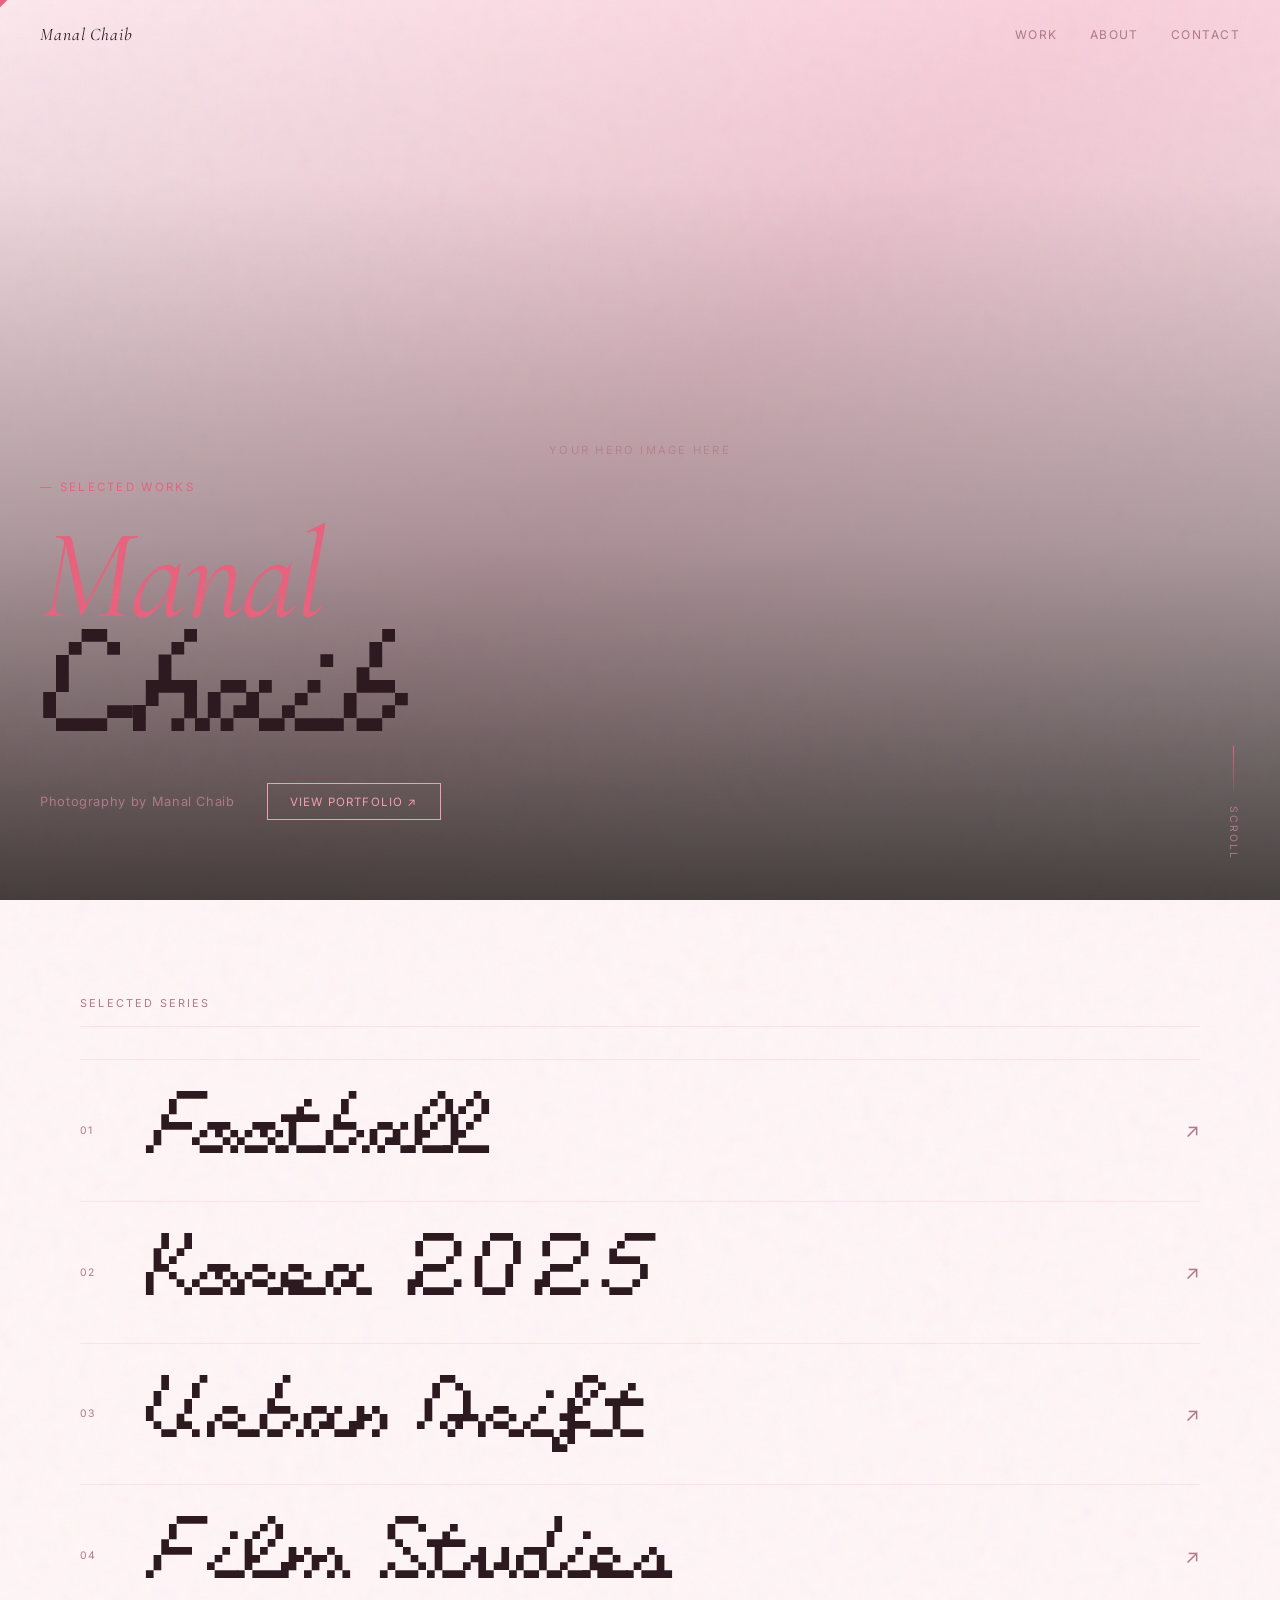
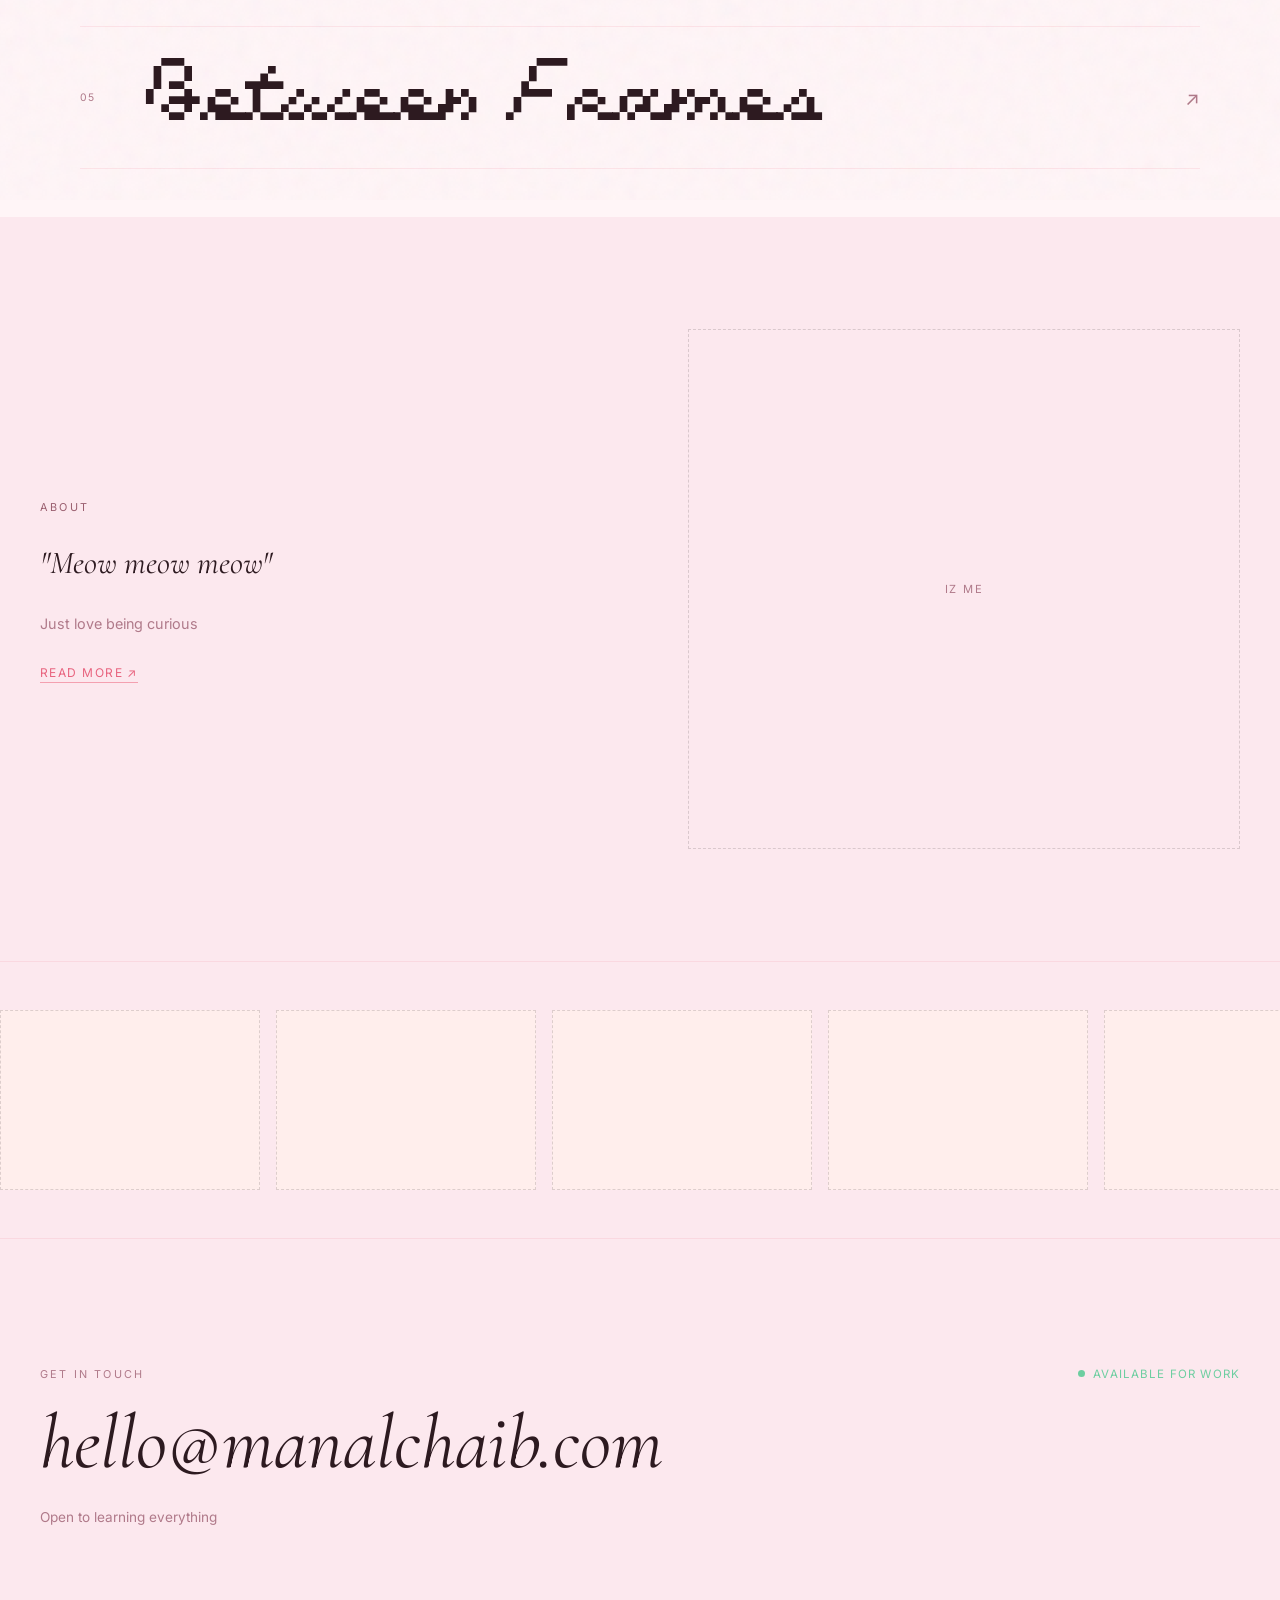
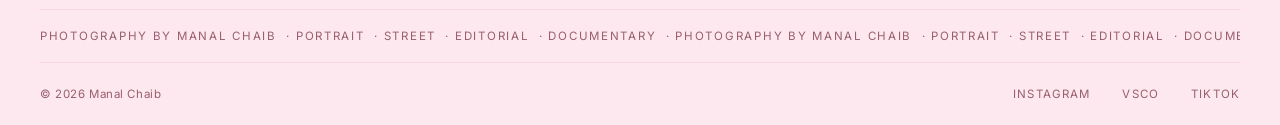
==== index.html @ c7a4cbda "Update index.html" ====
<!DOCTYPE html>
<html lang="en">

<head>
  <meta charset="UTF-8" />
  <meta name="viewport" content="width=device-width, initial-scale=1.0" />
  <title>Manal Chaib — Photography</title>
  <meta name="description"
    content="" />
  <link rel="preconnect" href="https://fonts.googleapis.com" />
  <link rel="preconnect" href="https://fonts.gstatic.com" crossorigin />
  <link
    href="https://fonts.googleapis.com/css2?family=Cormorant+Garamond:ital,wght@0,300;0,400;0,600;1,300;1,400&family=Inter:wght@300;400;500&family=DM+Serif+Display:ital@0;1&display=swap"
    rel="stylesheet" />
  <link rel="stylesheet" href="styles.css" />
</head>

<body>

  <!-- Film grain overlay -->
  <div class="grain" aria-hidden="true"></div>

  <!-- Custom cursor (heart) -->
  <div class="cursor" id="cursor" aria-hidden="true">♥</div>
  <div class="cursor-dot" id="cursor-dot" aria-hidden="true">♥</div>

  <!-- Preloader -->
  <div class="preloader" id="preloader">
    <span class="preloader-text">M C</span>
  </div>

  <!-- ==================== NAVIGATION ==================== -->
  <nav class="nav" id="nav">
    <div class="nav-left">
      <a href="index.html" class="nav-logo">Manal Chaib</a>
    </div>
    <div class="nav-right">
      <a href="gallery.html" class="nav-link">Work</a>
      <a href="about.html" class="nav-link">About</a>
      <a href="#contact" class="nav-link">Contact</a>
    </div>
  </nav>

  <!-- ==================== HERO ==================== -->
  <section class="hero" id="hero">
    <div class="hero-bg">
      <div class="hero-placeholder">
        <span class="hero-placeholder-text">Your hero image here</span>
      </div>
    </div>
    <div class="hero-overlay"></div>
    <div class="hero-content">
      <p class="hero-eyebrow reveal">— Selected Works</p>
      <h1 class="hero-title reveal">
        <em>Manal</em><br />Chaib
      </h1>
      <div class="hero-meta reveal">
        <span>Photography by Manal Chaib</span>
        <a href="gallery.html" class="hero-cta">View Portfolio ↗</a>
      </div>
    </div>
    <div class="scroll-indicator reveal">
      <span class="scroll-line"></span>
      <span class="scroll-label">Scroll</span>
    </div>
  </section>

  <!-- ==================== PROJECT LIST (bpowell style) ==================== -->
  <section class="projects" id="work">
    <div class="projects-header">
      <span class="section-label">Selected Series</span>
    </div>
    <ul class="projects-list">
      <li class="project-item reveal-item">
        <a href="gallery.html" class="project-link">
          <span class="project-num">01</span>
          <span class="project-title">Football</span>
          <span class="project-meta">2025</span>
          <span class="project-arrow">↗</span>
        </a>
        <div class="project-preview">
          <div class="project-preview-img img-placeholder"></div>
        </div>
      </li>
      <li class="project-item reveal-item">
        <a href="gallery.html" class="project-link">
          <span class="project-num">02</span>
          <span class="project-title">Korea 2025</span>
          <span class="project-meta">2025</span>
          <span class="project-arrow">↗</span>
        </a>
        <div class="project-preview">
          <div class="project-preview-img img-placeholder"></div>
        </div>
      </li>
      <li class="project-item reveal-item">
        <a href="gallery.html" class="project-link">
          <span class="project-num">03</span>
          <span class="project-title">Urban Drift</span>
          <span class="project-meta">Street · 2024</span>
          <span class="project-arrow">↗</span>
        </a>
        <div class="project-preview">
          <div class="project-preview-img img-placeholder"></div>
        </div>
      </li>
      <li class="project-item reveal-item">
        <a href="gallery.html" class="project-link">
          <span class="project-num">04</span>
          <span class="project-title">Film Studies</span>
          <span class="project-meta">Editorial · 2024</span>
          <span class="project-arrow">↗</span>
        </a>
        <div class="project-preview">
          <div class="project-preview-img img-placeholder"></div>
        </div>
      </li>
      <li class="project-item reveal-item">
        <a href="gallery.html" class="project-link">
          <span class="project-num">05</span>
          <span class="project-title">Between Frames</span>
          <span class="project-meta">Documentary · 2024</span>
          <span class="project-arrow">↗</span>
        </a>
        <div class="project-preview">
          <div class="project-preview-img img-placeholder"></div>
        </div>
      </li>
    </ul>
  </section>

  <!-- ==================== ABOUT TEASER ==================== -->
  <section class="about-teaser" id="about-teaser">
    <div class="about-teaser-inner">
      <div class="about-teaser-text">
        <span class="section-label reveal">About</span>
        <blockquote class="about-quote reveal">
          "Meow meow meow"
        </blockquote>
        <p class="about-body reveal">
          Just love being curious
        </p>
        <a href="about.html" class="text-link reveal">Read more ↗</a>
      </div>
      <div class="about-teaser-image reveal">
        <div class="img-placeholder img-tall">
          <span>iz me</span>
        </div>
      </div>
    </div>
  </section>

  <!-- ==================== FILMSTRIP ==================== -->
  <section class="filmstrip-section">
    <div class="filmstrip-track" id="filmstrip">
      <div class="film-frame img-placeholder"><span>01</span></div>
      <div class="film-frame img-placeholder"><span>02</span></div>
      <div class="film-frame img-placeholder"><span>03</span></div>
      <div class="film-frame img-placeholder"><span>04</span></div>
      <div class="film-frame img-placeholder"><span>05</span></div>
      <div class="film-frame img-placeholder"><span>06</span></div>
      <div class="film-frame img-placeholder"><span>07</span></div>
      <div class="film-frame img-placeholder"><span>08</span></div>
      <!-- Duplicated for infinite scroll -->
      <div class="film-frame img-placeholder"><span>01</span></div>
      <div class="film-frame img-placeholder"><span>02</span></div>
      <div class="film-frame img-placeholder"><span>03</span></div>
      <div class="film-frame img-placeholder"><span>04</span></div>
    </div>
  </section>

  <!-- ==================== CONTACT ==================== -->
  <section class="contact" id="contact">
    <div class="contact-inner">
      <div class="contact-top">
        <span class="section-label reveal">Get in touch</span>
        <div class="available-badge reveal">
          <span class="dot"></span> Available for work
        </div>
      </div>
      <a href="mailto:hello@manalchaib.com" class="contact-email reveal">
        hello@manalchaib.com
      </a>
      <p class="contact-sub reveal">
        Open to learning everything
      </p>
    </div>

    <!-- Footer (animated marquee + links) -->
    <footer class="footer">
      <div class="footer-marquee">
        <div class="marquee-track" aria-hidden="true">
          <span>Photography by Manal Chaib &nbsp;·&nbsp; </span>
          <span>Portrait &nbsp;·&nbsp; </span>
          <span>Street &nbsp;·&nbsp; </span>
          <span>Editorial &nbsp;·&nbsp; </span>
          <span>Documentary &nbsp;·&nbsp; </span>
          <span>Photography by Manal Chaib &nbsp;·&nbsp; </span>
          <span>Portrait &nbsp;·&nbsp; </span>
          <span>Street &nbsp;·&nbsp; </span>
          <span>Editorial &nbsp;·&nbsp; </span>
          <span>Documentary &nbsp;·&nbsp; </span>
        </div>
      </div>
      <div class="footer-bottom">
        <span class="footer-copy">© 2026 Manal Chaib</span>
        <div class="footer-links">
          <a href="https://instagram.com" target="_blank" rel="noopener" class="footer-link">Instagram</a>
          <a href="https://vsco.co" target="_blank" rel="noopener" class="footer-link">VSCO</a>
          <a href="https://tiktok.com" target="_blank" rel="noopener" class="footer-link">TikTok</a>
        </div>
      </div>
    </footer>
  </section>

  <script src="script.js"></script>
</body>

</html>
---- styles.css ----
@import url('https://fonts.googleapis.com/css2?family=Cormorant+Garamond:ital,wght@0,300;0,400;0,600;1,300;1,400&family=Inter:wght@300;400;500&display=swap');

/* ============================================================
   DESIGN SYSTEM — Manal Chaib Photography
   Beige / Stone aesthetic · Film grain · Phosphene type
   ============================================================ */

/*
  ── Phosphene Font ──────────────────────────────────────────
  Download Phosphene (e.g. from uncut.wtf or dafont.com) and
  place the .woff2 / .woff files in a /fonts/ folder.
  Rename the file to phosphene.woff2 (and phosphene.woff).
  Until then, Cormorant Garamond is used as a fallback.
*/
@font-face {
  font-family: 'Phosphene';
  src: url('fonts/phosphene.woff2') format('woff2'),
    url('fonts/phosphene.woff') format('woff'),
    url('fonts/phosphene.ttf') format('truetype');
  font-weight: normal;
  font-style: normal;
  font-display: swap;
}

@font-face {
  font-family: 'Phosphene';
  src: url('fonts/phosphene-italic.woff2') format('woff2'),
    url('fonts/phosphene-italic.woff') format('woff'),
    url('fonts/phosphene-italic.ttf') format('truetype');
  font-weight: normal;
  font-style: italic;
  font-display: swap;
}

:root {
  /* ── Baby Pink / White palette ── */
  --bg: #fff5f7;
  /* softest blush white */
  --surface: #fce8ee;
  /* baby pink surface */
  --surface-light: #ffffff;
  /* pure white */
  --surface-dark: #f2c4d0;
  /* deeper rose pink */

  --text: #2d1a20;
  /* deep rose-black */
  --text-muted: #b07a8a;
  /* muted dusty rose */
  --text-on-dark: #2d1a20;
  /* dark text on pink sections */
  --text-muted-dark: #9a5f6f;
  /* deeper muted on rose */

  --accent: #e8637e;
  /* warm rose pink */
  --accent-light: #f4a0b0;
  /* light blush */
  --accent-dark: #c0415a;
  /* deep rose */

  --border: rgba(232, 99, 126, 0.12);
  --border-dark: rgba(232, 99, 126, 0.2);

  --font-display: 'Phosphene', 'Cormorant Garamond', 'Georgia', serif;
  --font-serif: 'Cormorant Garamond', 'Georgia', serif;
  --font-sans: 'Inter', -apple-system, sans-serif;

  --ease: cubic-bezier(0.25, 0.46, 0.45, 0.94);
  --ease-out: cubic-bezier(0.16, 1, 0.3, 1);
}

/* ==================== RESET ==================== */
*,
*::before,
*::after {
  box-sizing: border-box;
  margin: 0;
  padding: 0;
}

html {
  scroll-behavior: smooth;
  font-size: 16px;
}

body {
  background: var(--bg);
  color: var(--text);
  font-family: var(--font-sans);
  overflow-x: hidden;
  cursor: none;
}

a {
  color: inherit;
  text-decoration: none;
}

img {
  display: block;
  width: 100%;
  object-fit: cover;
}

ul {
  list-style: none;
}


/* ==================== FILM GRAIN ==================== */
.grain {
  position: fixed;
  inset: -200%;
  width: 400%;
  height: 400%;
  opacity: 0.045;
  background-image: url("data:image/svg+xml,%3Csvg viewBox='0 0 256 256' xmlns='http://www.w3.org/2000/svg'%3E%3Cfilter id='noise'%3E%3CfeTurbulence type='fractalNoise' baseFrequency='0.9' numOctaves='4' stitchTiles='stitch'/%3E%3C/filter%3E%3Crect width='100%25' height='100%25' filter='url(%23noise)'/%3E%3C/svg%3E");
  pointer-events: none;
  z-index: 9999;
  mix-blend-mode: multiply;
  animation: grain-shift 0.5s steps(2) infinite;
}

@keyframes grain-shift {
  0% {
    transform: translate(0, 0);
  }

  25% {
    transform: translate(-2%, -3%);
  }

  50% {
    transform: translate(3%, 1%);
  }

  75% {
    transform: translate(-1%, 4%);
  }

  100% {
    transform: translate(2%, -2%);
  }
}

/* ==================== CUSTOM CURSOR — HEART ==================== */
.cursor {
  position: fixed;
  width: 28px;
  height: 28px;
  pointer-events: none;
  z-index: 9998;
  transform: translate(-50%, -55%);
  display: flex;
  align-items: center;
  justify-content: center;
  font-size: 22px;
  line-height: 1;
  color: var(--accent);
  transition: font-size 0.25s var(--ease), color 0.25s;
  user-select: none;
}

.cursor.hovering {
  font-size: 36px;
  color: var(--accent-dark);
}

/* trailing mini heart */
.cursor-dot {
  position: fixed;
  pointer-events: none;
  z-index: 9997;
  transform: translate(-50%, -55%);
  font-size: 10px;
  color: var(--accent-light);
  line-height: 1;
  user-select: none;
}

/* ==================== PRELOADER ==================== */
.preloader {
  position: fixed;
  inset: 0;
  background: var(--surface-light);
  z-index: 10000;
  display: flex;
  align-items: center;
  justify-content: center;
  transition: opacity 0.8s var(--ease-out);
}

.preloader.hidden {
  opacity: 0;
  pointer-events: none;
}

.preloader-text {
  font-family: var(--font-display);
  font-size: clamp(2.5rem, 8vw, 6rem);
  letter-spacing: 0.5em;
  color: var(--text);
  animation: preloader-breathe 1.2s ease-in-out;
}

@keyframes preloader-breathe {
  0% {
    opacity: 0;
    letter-spacing: 0.8em;
  }

  100% {
    opacity: 1;
    letter-spacing: 0.5em;
  }
}

/* ==================== NAVIGATION ==================== */
.nav {
  position: fixed;
  top: 0;
  left: 0;
  right: 0;
  z-index: 100;
  display: flex;
  align-items: center;
  justify-content: space-between;
  padding: 1.5rem 2.5rem;
  transition: background 0.4s, padding 0.4s;
}

.nav.scrolled {
  background: rgba(255, 245, 247, 0.92);
  backdrop-filter: blur(16px);
  -webkit-backdrop-filter: blur(16px);
  padding: 1rem 2.5rem;
  border-bottom: 1px solid var(--border);
}

.nav-logo {
  font-family: var(--font-display);
  font-size: 1.1rem;
  letter-spacing: 0.05em;
  color: var(--text);
  font-style: italic;
}

.nav.on-dark .nav-logo,
.nav.on-dark .nav-link {
  color: var(--text-on-dark);
}

.nav.on-dark.scrolled {
  background: rgba(42, 37, 32, 0.92);
  border-color: var(--border-dark);
}

.nav-right {
  display: flex;
  gap: 2rem;
  align-items: center;
}

.nav-link {
  font-family: var(--font-sans);
  font-size: 0.75rem;
  font-weight: 400;
  letter-spacing: 0.12em;
  text-transform: uppercase;
  color: var(--text-muted);
  transition: color 0.2s;
  position: relative;
}

.nav.on-dark .nav-link {
  color: var(--text-muted-dark);
}

.nav-link::after {
  content: '';
  position: absolute;
  bottom: -2px;
  left: 0;
  width: 0;
  height: 1px;
  background: var(--accent);
  transition: width 0.3s var(--ease);
}

.nav-link:hover {
  color: var(--text);
}

.nav-link:hover::after {
  width: 100%;
}

/* ==================== PLACEHOLDERS ==================== */
.img-placeholder {
  background: var(--surface);
  display: flex;
  align-items: center;
  justify-content: center;
  color: var(--text-muted);
  font-size: 0.7rem;
  letter-spacing: 0.15em;
  text-transform: uppercase;
  font-family: var(--font-sans);
  border: 1px dashed rgba(30, 27, 24, 0.15);
}

/* ==================== HERO ==================== */
.hero {
  position: relative;
  height: 100vh;
  min-height: 600px;
  display: flex;
  align-items: flex-end;
  overflow: hidden;
}

.hero-bg {
  position: absolute;
  inset: 0;
}

.hero-placeholder {
  width: 100%;
  height: 100%;
  background: linear-gradient(135deg, #fce8ee 0%, #f9d0dc 50%, #fce8ee 100%);
  display: flex;
  align-items: center;
  justify-content: center;
}

.hero-placeholder-text {
  font-size: 0.7rem;
  letter-spacing: 0.2em;
  text-transform: uppercase;
  color: rgba(232, 99, 126, 0.35);
  font-family: var(--font-sans);
}

.hero-overlay {
  position: absolute;
  inset: 0;
  background: linear-gradient(to top,
      rgba(30, 27, 24, 0.82) 0%,
      rgba(30, 27, 24, 0.35) 40%,
      rgba(30, 27, 24, 0.05) 80%,
      transparent 100%);
}

.hero-content {
  position: relative;
  z-index: 2;
  padding: 0 2.5rem 5rem;
  max-width: 1200px;
  width: 100%;
}

.hero-eyebrow {
  font-family: var(--font-sans);
  font-size: 0.72rem;
  letter-spacing: 0.2em;
  text-transform: uppercase;
  color: var(--accent);
  margin-bottom: 1.5rem;
}

.hero-title {
  font-family: var(--font-display);
  font-size: clamp(3.5rem, 10vw, 9rem);
  font-weight: 400;
  line-height: 0.9;
  letter-spacing: -0.02em;
  color: var(--text);
  margin-bottom: 2rem;
}

.hero-title em {
  font-style: italic;
  color: var(--accent);
}

.hero-meta {
  display: flex;
  align-items: center;
  gap: 2rem;
  font-size: 0.8rem;
  color: var(--text-muted);
  font-family: var(--font-sans);
  letter-spacing: 0.05em;
}

.hero-cta {
  display: inline-flex;
  align-items: center;
  padding: 0.65rem 1.4rem;
  border: 1px solid var(--accent-light);
  color: var(--accent-light);
  font-size: 0.72rem;
  letter-spacing: 0.1em;
  text-transform: uppercase;
  transition: background 0.25s, color 0.25s;
}

.hero-cta:hover {
  background: var(--accent-light);
  color: var(--surface-dark);
}

/* On light sections (about page, gallery page) */
.light-hero .hero-cta {
  border-color: var(--accent);
  color: var(--accent);
}

.light-hero .hero-cta:hover {
  background: var(--accent);
  color: #fff;
}

.scroll-indicator {
  position: absolute;
  bottom: 2.5rem;
  right: 2.5rem;
  display: flex;
  flex-direction: column;
  align-items: center;
  gap: 0.6rem;
  z-index: 2;
}

.scroll-line {
  width: 1px;
  height: 50px;
  background: linear-gradient(to bottom, var(--accent), transparent);
  animation: scroll-pulse 2s ease-in-out infinite;
}

@keyframes scroll-pulse {

  0%,
  100% {
    opacity: 1;
    transform: scaleY(1);
    transform-origin: top;
  }

  50% {
    opacity: 0.4;
    transform: scaleY(0.6);
    transform-origin: top;
  }
}

.scroll-label {
  font-size: 0.65rem;
  letter-spacing: 0.2em;
  text-transform: uppercase;
  color: var(--text-muted);
  writing-mode: vertical-rl;
}

/* ==================== PROJECT LIST (bpowell inspired) ==================== */
.projects {
  padding: 6rem 2.5rem 3rem;
  max-width: 1200px;
  margin: 0 auto;
  background: var(--bg);
}

.projects-header {
  display: flex;
  align-items: center;
  justify-content: space-between;
  margin-bottom: 2rem;
  padding-bottom: 1rem;
  border-bottom: 1px solid var(--border);
}

.section-label {
  font-family: var(--font-sans);
  font-size: 0.68rem;
  letter-spacing: 0.2em;
  text-transform: uppercase;
  color: var(--text-muted);
}

.projects-list {
  border-bottom: 1px solid var(--border);
}

.project-item {
  position: relative;
  border-top: 1px solid var(--border);
  overflow: hidden;
}

.project-link {
  display: flex;
  align-items: center;
  gap: 2rem;
  padding: 2rem 0;
  width: 100%;
  transition: padding 0.3s var(--ease);
  position: relative;
  z-index: 1;
}

.project-link:hover {
  padding-left: 0.5rem;
}

.project-num {
  font-family: var(--font-sans);
  font-size: 0.65rem;
  color: var(--text-muted);
  letter-spacing: 0.1em;
  min-width: 2rem;
}

.project-title {
  font-family: var(--font-display);
  font-size: clamp(2rem, 6vw, 5rem);
  font-weight: 400;
  letter-spacing: -0.02em;
  line-height: 1;
  flex: 1;
  color: var(--text);
  transition: color 0.2s, letter-spacing 0.3s var(--ease);
}

.project-link:hover .project-title {
  color: var(--accent);
  letter-spacing: 0.01em;
}

.project-meta {
  font-family: var(--font-sans);
  font-size: 0.72rem;
  color: var(--text-muted);
  letter-spacing: 0.08em;
  margin-left: auto;
  opacity: 0;
  transform: translateX(-10px);
  transition: opacity 0.3s, transform 0.3s var(--ease);
}

.project-item:hover .project-meta {
  opacity: 1;
  transform: translateX(0);
}

.project-arrow {
  font-size: 1.2rem;
  color: var(--text-muted);
  transition: transform 0.3s var(--ease), color 0.2s;
}

.project-link:hover .project-arrow {
  transform: translate(4px, -4px);
  color: var(--accent);
}

/* Hover thumbnail preview */
.project-preview {
  position: absolute;
  right: 4rem;
  top: 50%;
  transform: translateY(-50%) scale(0.85);
  width: 140px;
  height: 100px;
  opacity: 0;
  pointer-events: none;
  transition: opacity 0.3s var(--ease), transform 0.35s var(--ease);
  z-index: 0;
  overflow: hidden;
}

.project-preview-img {
  width: 100%;
  height: 100%;
}

.project-item:hover .project-preview {
  opacity: 1;
  transform: translateY(-50%) scale(1);
}

/* ==================== ABOUT TEASER ==================== */
.about-teaser {
  background: var(--surface);
  padding: 7rem 2.5rem;
  color: var(--text);
}

.about-teaser-inner {
  max-width: 1200px;
  margin: 0 auto;
  display: grid;
  grid-template-columns: 1fr 1fr;
  gap: 6rem;
  align-items: center;
}

.about-teaser .section-label {
  color: var(--text-muted-dark);
}

.about-quote {
  font-family: var(--font-display);
  font-size: clamp(1.4rem, 3vw, 2rem);
  font-style: italic;
  line-height: 1.5;
  color: var(--text);
  margin: 1.5rem 0;
  border-left: none;
}

.about-body {
  font-size: 0.9rem;
  line-height: 1.8;
  color: var(--text-muted);
  margin-bottom: 1.5rem;
}

.text-link {
  font-size: 0.75rem;
  letter-spacing: 0.12em;
  text-transform: uppercase;
  color: var(--accent);
  border-bottom: 1px solid var(--accent-light);
  padding-bottom: 2px;
  transition: color 0.2s, border-color 0.2s;
  display: inline-block;
}

.text-link:hover {
  color: var(--accent-dark);
  border-color: var(--accent-dark);
}

/* Light-context text links (about page, gallery page) */
.about-content .text-link,
.about-grid .text-link {
  color: var(--text-muted);
  border-color: var(--border);
}

.about-content .text-link:hover,
.about-grid .text-link:hover {
  color: var(--accent);
  border-color: var(--accent);
}

.about-teaser-image {
  position: relative;
}

.img-tall {
  width: 100%;
  height: 520px;
}

/* ==================== FILMSTRIP ==================== */
.filmstrip-section {
  padding: 3rem 0;
  overflow: hidden;
  background: var(--surface);
  border-top: 1px solid var(--border);
  border-bottom: 1px solid var(--border);
}

.filmstrip-track {
  display: flex;
  gap: 1rem;
  animation: filmstrip-scroll 30s linear infinite;
  width: max-content;
}

.filmstrip-track:hover {
  animation-play-state: paused;
}

@keyframes filmstrip-scroll {
  from {
    transform: translateX(0);
  }

  to {
    transform: translateX(-50%);
  }
}

.film-frame {
  width: 260px;
  height: 180px;
  flex-shrink: 0;
  transition: transform 0.3s var(--ease), filter 0.3s;
  filter: grayscale(20%) sepia(10%);
  cursor: pointer;
}

.film-frame:hover {
  transform: scale(1.05);
  filter: grayscale(0%);
}

.film-frame span {
  display: none;
}

/* ==================== CONTACT ==================== */
.contact {
  background: var(--surface);
  padding: 8rem 2.5rem 0;
  color: var(--text);
}

.contact-inner {
  max-width: 1200px;
  margin: 0 auto;
}

.contact-top {
  display: flex;
  align-items: center;
  justify-content: space-between;
  margin-bottom: 1.5rem;
}

.available-badge {
  display: flex;
  align-items: center;
  gap: 0.5rem;
  font-size: 0.72rem;
  letter-spacing: 0.1em;
  text-transform: uppercase;
  color: #6dcea0;
}

.dot {
  width: 7px;
  height: 7px;
  border-radius: 50%;
  background: #6dcea0;
  animation: pulse-dot 2s ease-in-out infinite;
}

@keyframes pulse-dot {

  0%,
  100% {
    box-shadow: 0 0 0 0 rgba(109, 206, 160, 0.4);
  }

  50% {
    box-shadow: 0 0 0 6px rgba(109, 206, 160, 0);
  }
}

.contact-email {
  display: block;
  font-family: var(--font-display);
  font-size: clamp(2rem, 6vw, 5.5rem);
  font-style: italic;
  line-height: 1;
  color: var(--text-on-dark);
  margin-bottom: 1.5rem;
  transition: color 0.2s;
  word-break: break-all;
}

.contact-email:hover {
  color: var(--accent-light);
}

.contact-sub {
  font-size: 0.85rem;
  color: var(--text-muted);
  line-height: 1.7;
  max-width: 500px;
  margin-bottom: 5rem;
}

/* ==================== FOOTER ==================== */
.footer {
  border-top: 1px solid var(--border);
  background: var(--surface);
}

.footer-marquee {
  overflow: hidden;
  padding: 1.2rem 0;
  border-bottom: 1px solid var(--border);
}

.marquee-track {
  display: flex;
  white-space: nowrap;
  animation: marquee-scroll 20s linear infinite;
  font-size: 0.72rem;
  letter-spacing: 0.15em;
  text-transform: uppercase;
  color: var(--text-muted-dark);
}

@keyframes marquee-scroll {
  from {
    transform: translateX(0);
  }

  to {
    transform: translateX(-50%);
  }
}

.footer-bottom {
  display: flex;
  align-items: center;
  justify-content: space-between;
  padding: 1.5rem 0;
}

.footer-copy {
  font-size: 0.72rem;
  color: var(--text-muted-dark);
  letter-spacing: 0.05em;
}

.footer-links {
  display: flex;
  gap: 2rem;
}

.footer-link {
  font-size: 0.72rem;
  letter-spacing: 0.1em;
  text-transform: uppercase;
  color: var(--text-muted-dark);
  transition: color 0.2s;
}

.footer-link:hover {
  color: var(--accent-light);
}

/* ==================== REVEAL ANIMATIONS ==================== */
.reveal,
.reveal-item {
  opacity: 0;
  transform: translateY(28px);
  transition: opacity 0.85s var(--ease-out), transform 0.85s var(--ease-out);
}

.reveal.visible,
.reveal-item.visible {
  opacity: 1;
  transform: translateY(0);
}

.project-item.reveal-item {
  transition-delay: calc(var(--i, 0) * 80ms);
}

/* ==================== GALLERY PAGE ==================== */
.page-header {
  padding: 8rem 2.5rem 3rem;
  max-width: 1200px;
  margin: 0 auto;
}

.page-title {
  font-family: var(--font-display);
  font-size: clamp(3rem, 8vw, 7rem);
  font-weight: 400;
  font-style: italic;
  letter-spacing: -0.02em;
  line-height: 0.95;
  margin-bottom: 2rem;
  color: var(--text);
}

.filter-bar {
  display: flex;
  gap: 1rem;
  flex-wrap: wrap;
  margin-bottom: 3rem;
}

.filter-btn {
  padding: 0.45rem 1.1rem;
  border: 1px solid var(--border);
  background: none;
  color: var(--text-muted);
  font-family: var(--font-sans);
  font-size: 0.72rem;
  letter-spacing: 0.1em;
  text-transform: uppercase;
  cursor: pointer;
  transition: all 0.2s;
}

.filter-btn:hover,
.filter-btn.active {
  border-color: var(--accent);
  color: var(--accent);
  background: rgba(139, 94, 60, 0.07);
}

.gallery-grid {
  padding: 0 2.5rem 6rem;
  max-width: 1200px;
  margin: 0 auto;
  columns: 3;
  column-gap: 1rem;
  gap: 1rem;
}

.gallery-item {
  break-inside: avoid;
  margin-bottom: 1rem;
  overflow: hidden;
  position: relative;
  cursor: pointer;
}

.gallery-item img,
.gallery-item .img-placeholder {
  width: 100%;
  aspect-ratio: 3/4;
  transition: transform 0.5s var(--ease);
}

.gallery-item:nth-child(3n+2) img,
.gallery-item:nth-child(3n+2) .img-placeholder {
  aspect-ratio: 1;
}

.gallery-item:nth-child(3n+3) img,
.gallery-item:nth-child(3n+3) .img-placeholder {
  aspect-ratio: 4/5;
}

.gallery-item:hover img,
.gallery-item:hover .img-placeholder {
  transform: scale(1.04);
}

.gallery-caption {
  position: absolute;
  inset: 0;
  background: rgba(30, 27, 24, 0.52);
  display: flex;
  flex-direction: column;
  align-items: flex-start;
  justify-content: flex-end;
  padding: 1rem;
  opacity: 0;
  transition: opacity 0.3s;
}

.gallery-item:hover .gallery-caption {
  opacity: 1;
}

.gallery-caption-title {
  font-family: var(--font-serif);
  font-size: 1.1rem;
  font-style: italic;
  color: #fff;
}

.gallery-caption-cat {
  font-size: 0.65rem;
  letter-spacing: 0.15em;
  text-transform: uppercase;
  color: var(--accent);
  margin-top: 0.25rem;
}

/* Lightbox */
.lightbox {
  position: fixed;
  inset: 0;
  background: rgba(20, 17, 14, 0.97);
  z-index: 200;
  display: flex;
  align-items: center;
  justify-content: center;
  opacity: 0;
  pointer-events: none;
  transition: opacity 0.3s;
}

.lightbox.open {
  opacity: 1;
  pointer-events: all;
}

.lightbox-img {
  max-width: 85vw;
  max-height: 85vh;
  object-fit: contain;
}

.lightbox-close {
  position: absolute;
  top: 2rem;
  right: 2.5rem;
  font-size: 1.5rem;
  color: var(--text-muted);
  cursor: pointer;
  background: none;
  border: none;
  transition: color 0.2s;
}

.lightbox-close:hover {
  color: var(--text);
}

/* ==================== ABOUT PAGE ==================== */
.about-hero {
  width: 100%;
  height: 70vh;
  min-height: 400px;
  position: relative;
  overflow: hidden;
}

.about-hero .img-placeholder,
.about-hero img {
  width: 100%;
  height: 100%;
}

.about-hero-overlay {
  position: absolute;
  inset: 0;
  background: linear-gradient(to bottom, transparent 40%, var(--bg) 100%);
}

.about-content {
  background: var(--bg);
}

.about-content {
  max-width: 800px;
  margin: 0 auto;
  padding: 4rem 2.5rem 6rem;
}

.about-name {
  font-family: var(--font-display);
  font-size: clamp(2.5rem, 6vw, 5rem);
  font-style: italic;
  font-weight: 400;
  letter-spacing: -0.02em;
  margin-bottom: 3rem;
  color: var(--text);
}

.about-pull {
  font-family: var(--font-display);
  font-size: clamp(1.2rem, 2.5vw, 1.6rem);
  font-style: italic;
  line-height: 1.6;
  color: var(--text-muted);
  margin-bottom: 2.5rem;
  padding-left: 1.5rem;
  border-left: 2px solid var(--accent);
}

.about-text {
  font-size: 0.95rem;
  line-height: 1.9;
  color: var(--text-muted);
  margin-bottom: 1.5rem;
}

.about-grid {
  display: grid;
  grid-template-columns: 1fr 1fr;
  gap: 2rem;
  margin-top: 4rem;
  padding-top: 3rem;
  border-top: 1px solid var(--border);
}

.about-grid-label {
  font-size: 0.65rem;
  letter-spacing: 0.2em;
  text-transform: uppercase;
  color: var(--text-muted);
  margin-bottom: 1rem;
}

.about-grid-list {
  list-style: none;
  display: flex;
  flex-direction: column;
  gap: 0.5rem;
}

.about-grid-list li {
  font-size: 0.88rem;
  color: var(--text-muted);
  font-family: var(--font-sans);
  line-height: 1.9;
}

/* ==================== RESPONSIVE ==================== */
@media (max-width: 900px) {
  .about-teaser-inner {
    grid-template-columns: 1fr;
    gap: 3rem;
  }

  .gallery-grid {
    columns: 2;
  }

  .about-grid {
    grid-template-columns: 1fr;
  }
}

@media (max-width: 640px) {
  .nav {
    padding: 1.2rem 1.5rem;
  }

  .hero-content {
    padding: 0 1.5rem 4rem;
  }

  .projects {
    padding: 4rem 1.5rem 2rem;
  }

  .project-preview {
    display: none;
  }

  .about-teaser,
  .contact {
    padding-left: 1.5rem;
    padding-right: 1.5rem;
  }

  .gallery-grid {
    columns: 1;
    padding: 0 1.5rem 4rem;
  }

  .cursor,
  .cursor-dot {
    display: none;
  }

  body {
    cursor: auto;
  }

  .footer-bottom {
    flex-direction: column;
    gap: 1rem;
    text-align: center;
  }
}
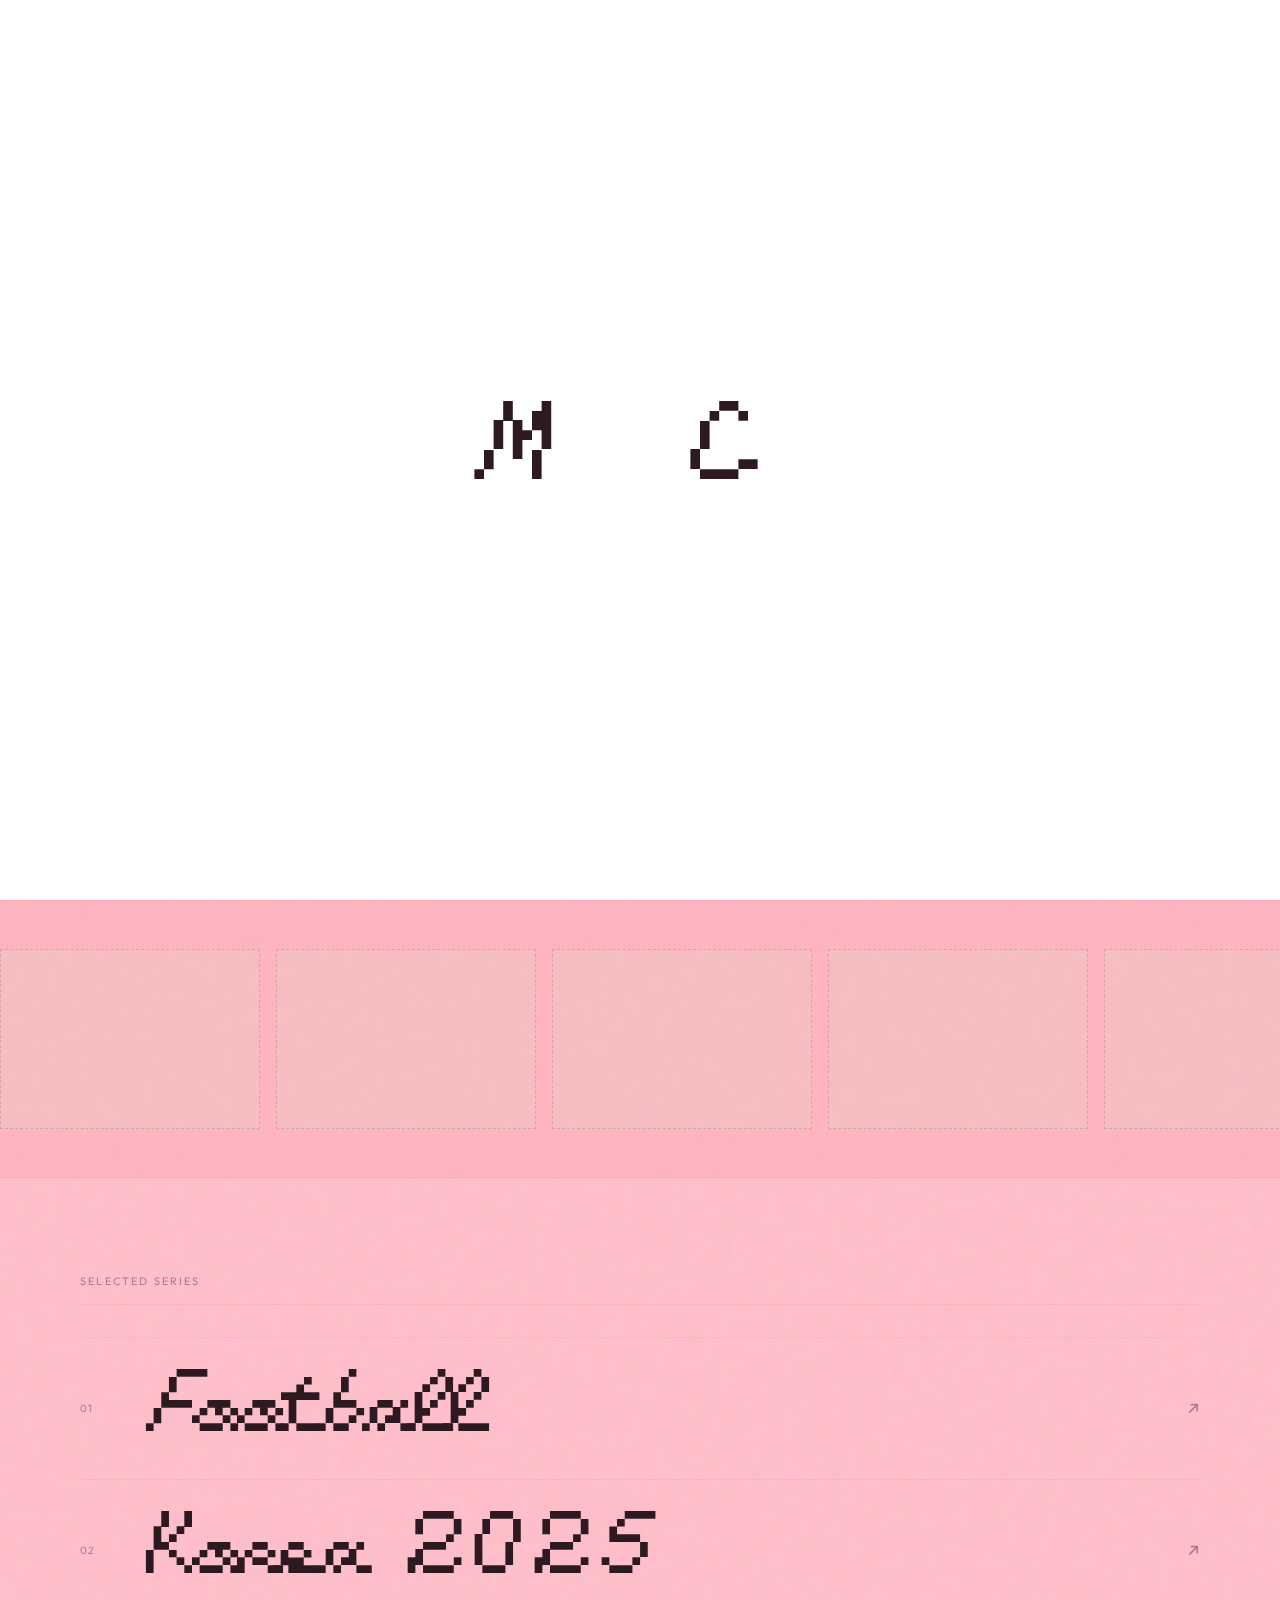
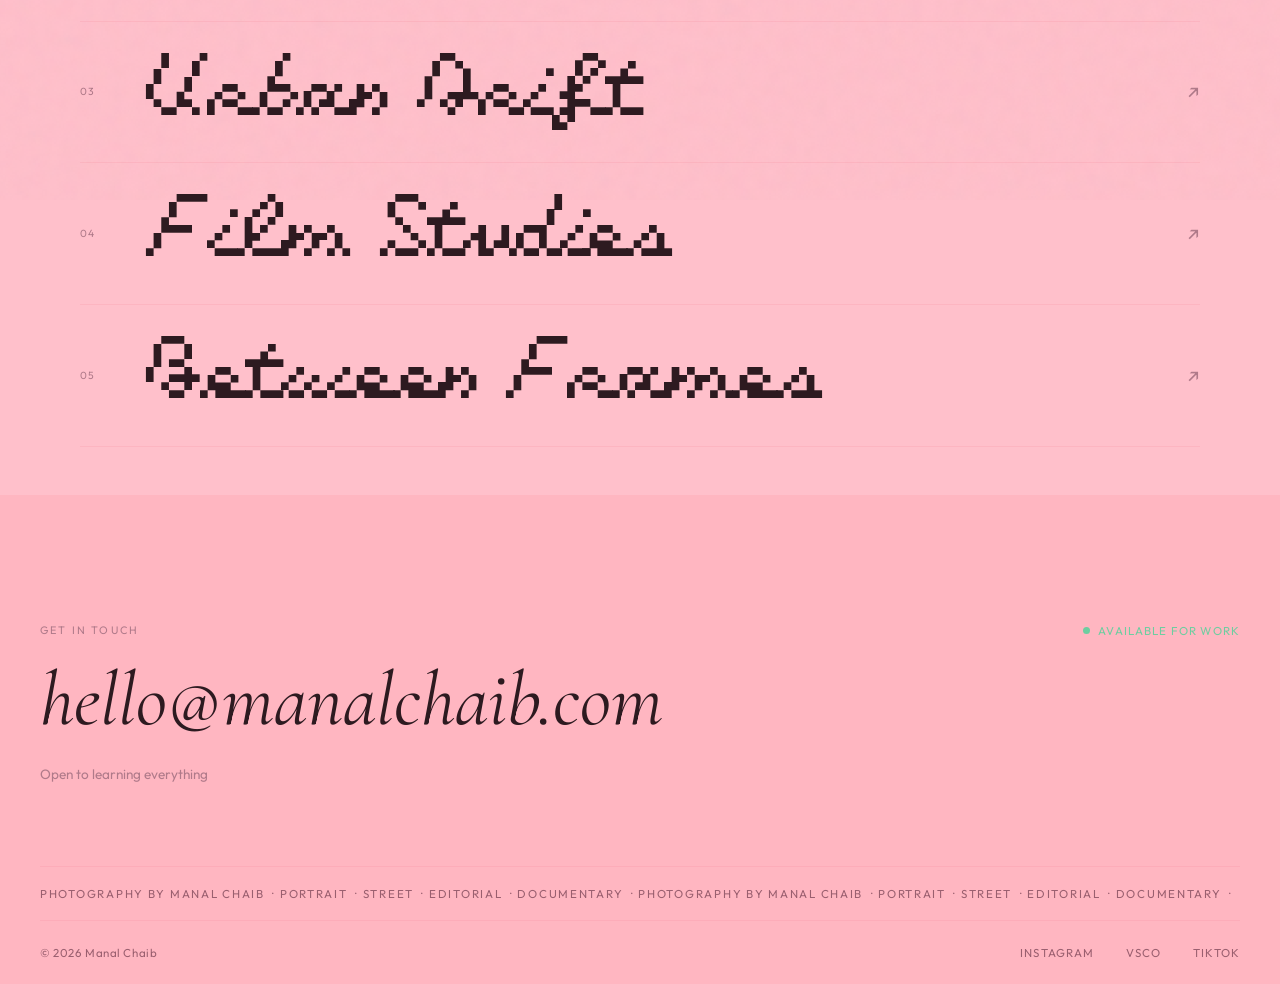
==== commit 0a3b8161: "updated center manal" ====
--- a/index.html
+++ b/index.html
@@ -10,7 +10,7 @@
   <link rel="preconnect" href="https://fonts.googleapis.com" />
   <link rel="preconnect" href="https://fonts.gstatic.com" crossorigin />
   <link
-    href="https://fonts.googleapis.com/css2?family=Cormorant+Garamond:ital,wght@0,300;0,400;0,600;1,300;1,400&family=Inter:wght@300;400;500&family=DM+Serif+Display:ital@0;1&display=swap"
+    href="https://fonts.googleapis.com/css2?family=Cormorant+Garamond:ital,wght@0,300;0,400;0,600;1,300;1,400&family=Outfit:wght@300;400;500&family=DM+Serif+Display:ital@0;1&display=swap"
     rel="stylesheet" />
   <link rel="stylesheet" href="styles.css" />
 </head>
@@ -43,12 +43,6 @@
 
   <!-- ==================== HERO ==================== -->
   <section class="hero" id="hero">
-    <div class="hero-bg">
-      <div class="hero-placeholder">
-        <span class="hero-placeholder-text">Your hero image here</span>
-      </div>
-    </div>
-    <div class="hero-overlay"></div>
     <div class="hero-content">
       <p class="hero-eyebrow reveal">— Selected Works</p>
       <h1 class="hero-title reveal">
@@ -62,6 +56,25 @@
     <div class="scroll-indicator reveal">
       <span class="scroll-line"></span>
       <span class="scroll-label">Scroll</span>
+    </div>
+  </section>
+
+  <!-- ==================== FILMSTRIP ==================== -->
+  <section class="filmstrip-section">
+    <div class="filmstrip-track" id="filmstrip">
+      <div class="film-frame img-placeholder"><span>01</span></div>
+      <div class="film-frame img-placeholder"><span>02</span></div>
+      <div class="film-frame img-placeholder"><span>03</span></div>
+      <div class="film-frame img-placeholder"><span>04</span></div>
+      <div class="film-frame img-placeholder"><span>05</span></div>
+      <div class="film-frame img-placeholder"><span>06</span></div>
+      <div class="film-frame img-placeholder"><span>07</span></div>
+      <div class="film-frame img-placeholder"><span>08</span></div>
+      <!-- Duplicated for infinite scroll -->
+      <div class="film-frame img-placeholder"><span>01</span></div>
+      <div class="film-frame img-placeholder"><span>02</span></div>
+      <div class="film-frame img-placeholder"><span>03</span></div>
+      <div class="film-frame img-placeholder"><span>04</span></div>
     </div>
   </section>
 
@@ -129,45 +142,7 @@
     </ul>
   </section>
 
-  <!-- ==================== ABOUT TEASER ==================== -->
-  <section class="about-teaser" id="about-teaser">
-    <div class="about-teaser-inner">
-      <div class="about-teaser-text">
-        <span class="section-label reveal">About</span>
-        <blockquote class="about-quote reveal">
-          "Meow meow meow"
-        </blockquote>
-        <p class="about-body reveal">
-          Just love being curious
-        </p>
-        <a href="about.html" class="text-link reveal">Read more ↗</a>
-      </div>
-      <div class="about-teaser-image reveal">
-        <div class="img-placeholder img-tall">
-          <span>iz me</span>
-        </div>
-      </div>
-    </div>
-  </section>
 
-  <!-- ==================== FILMSTRIP ==================== -->
-  <section class="filmstrip-section">
-    <div class="filmstrip-track" id="filmstrip">
-      <div class="film-frame img-placeholder"><span>01</span></div>
-      <div class="film-frame img-placeholder"><span>02</span></div>
-      <div class="film-frame img-placeholder"><span>03</span></div>
-      <div class="film-frame img-placeholder"><span>04</span></div>
-      <div class="film-frame img-placeholder"><span>05</span></div>
-      <div class="film-frame img-placeholder"><span>06</span></div>
-      <div class="film-frame img-placeholder"><span>07</span></div>
-      <div class="film-frame img-placeholder"><span>08</span></div>
-      <!-- Duplicated for infinite scroll -->
-      <div class="film-frame img-placeholder"><span>01</span></div>
-      <div class="film-frame img-placeholder"><span>02</span></div>
-      <div class="film-frame img-placeholder"><span>03</span></div>
-      <div class="film-frame img-placeholder"><span>04</span></div>
-    </div>
-  </section>
 
   <!-- ==================== CONTACT ==================== -->
   <section class="contact" id="contact">
--- a/styles.css
+++ b/styles.css
@@ -1,4 +1,4 @@
-@import url('https://fonts.googleapis.com/css2?family=Cormorant+Garamond:ital,wght@0,300;0,400;0,600;1,300;1,400&family=Inter:wght@300;400;500&display=swap');
+@import url('https://fonts.googleapis.com/css2?family=Cormorant+Garamond:ital,wght@0,300;0,400;0,600;1,300;1,400&family=Outfit:wght@300;400;500&display=swap');
 
 /* ============================================================
    DESIGN SYSTEM — Manal Chaib Photography
@@ -34,10 +34,10 @@
 
 :root {
   /* ── Baby Pink / White palette ── */
-  --bg: #fff5f7;
-  /* softest blush white */
-  --surface: #fce8ee;
-  /* baby pink surface */
+  --bg: #ffc0cb;
+  /* baby pink */
+  --surface: #ffb6c1;
+  /* slightly darker baby pink surface */
   --surface-light: #ffffff;
   /* pure white */
   --surface-dark: #f2c4d0;
@@ -64,7 +64,7 @@
 
   --font-display: 'Phosphene', 'Cormorant Garamond', 'Georgia', serif;
   --font-serif: 'Cormorant Garamond', 'Georgia', serif;
-  --font-sans: 'Inter', -apple-system, sans-serif;
+  --font-sans: 'Outfit', -apple-system, sans-serif;
 
   --ease: cubic-bezier(0.25, 0.46, 0.45, 0.94);
   --ease-out: cubic-bezier(0.16, 1, 0.3, 1);
@@ -316,8 +316,10 @@
   height: 100vh;
   min-height: 600px;
   display: flex;
-  align-items: flex-end;
+  align-items: center;
+  justify-content: center;
   overflow: hidden;
+  text-align: center;
 }
 
 .hero-bg {
@@ -355,9 +357,12 @@
 .hero-content {
   position: relative;
   z-index: 2;
-  padding: 0 2.5rem 5rem;
+  padding: 0 2.5rem;
   max-width: 1200px;
   width: 100%;
+  display: flex;
+  flex-direction: column;
+  align-items: center;
 }
 
 .hero-eyebrow {
@@ -387,6 +392,7 @@
 .hero-meta {
   display: flex;
   align-items: center;
+  justify-content: center;
   gap: 2rem;
   font-size: 0.8rem;
   color: var(--text-muted);
@@ -705,8 +711,10 @@
 }
 
 .film-frame:hover {
-  transform: scale(1.05);
+  transform: scale(1.15);
   filter: grayscale(0%);
+  z-index: 10;
+  box-shadow: 0 20px 40px rgba(0,0,0,0.15);
 }
 
 .film-frame span {
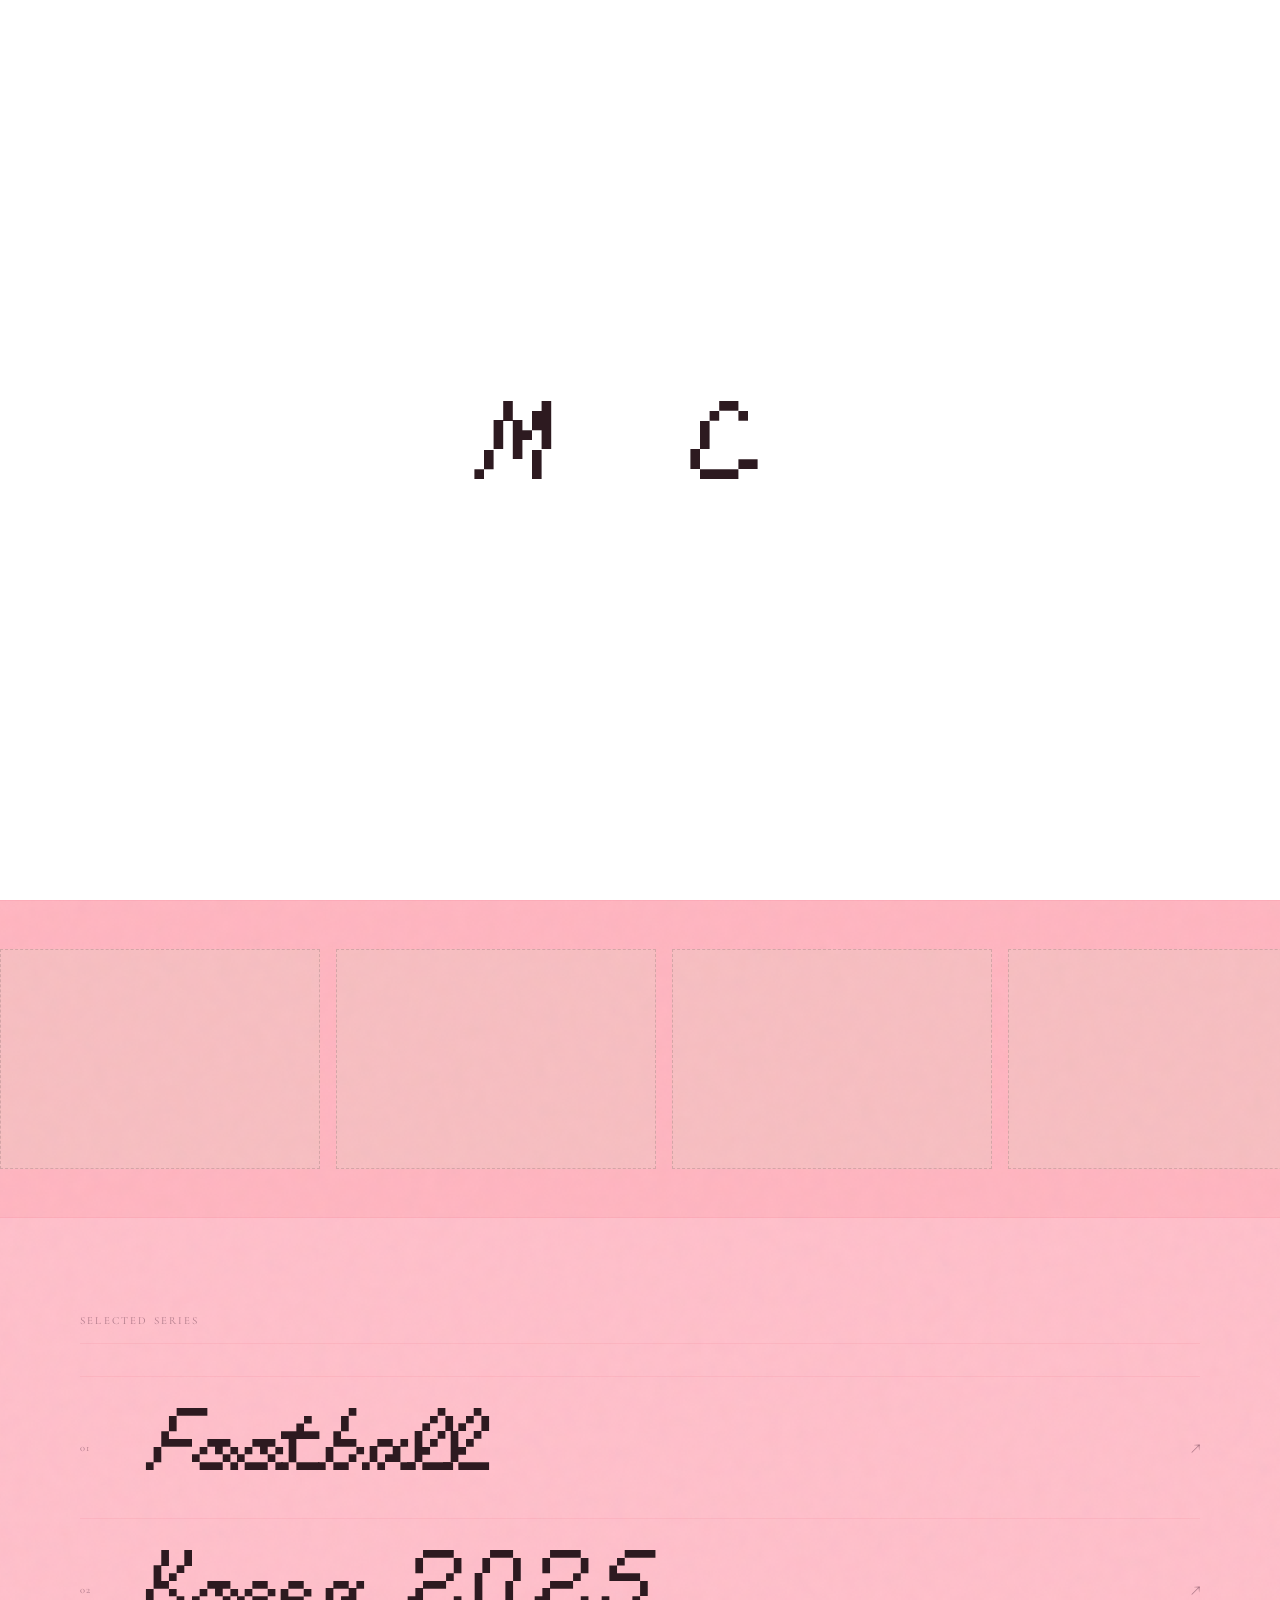
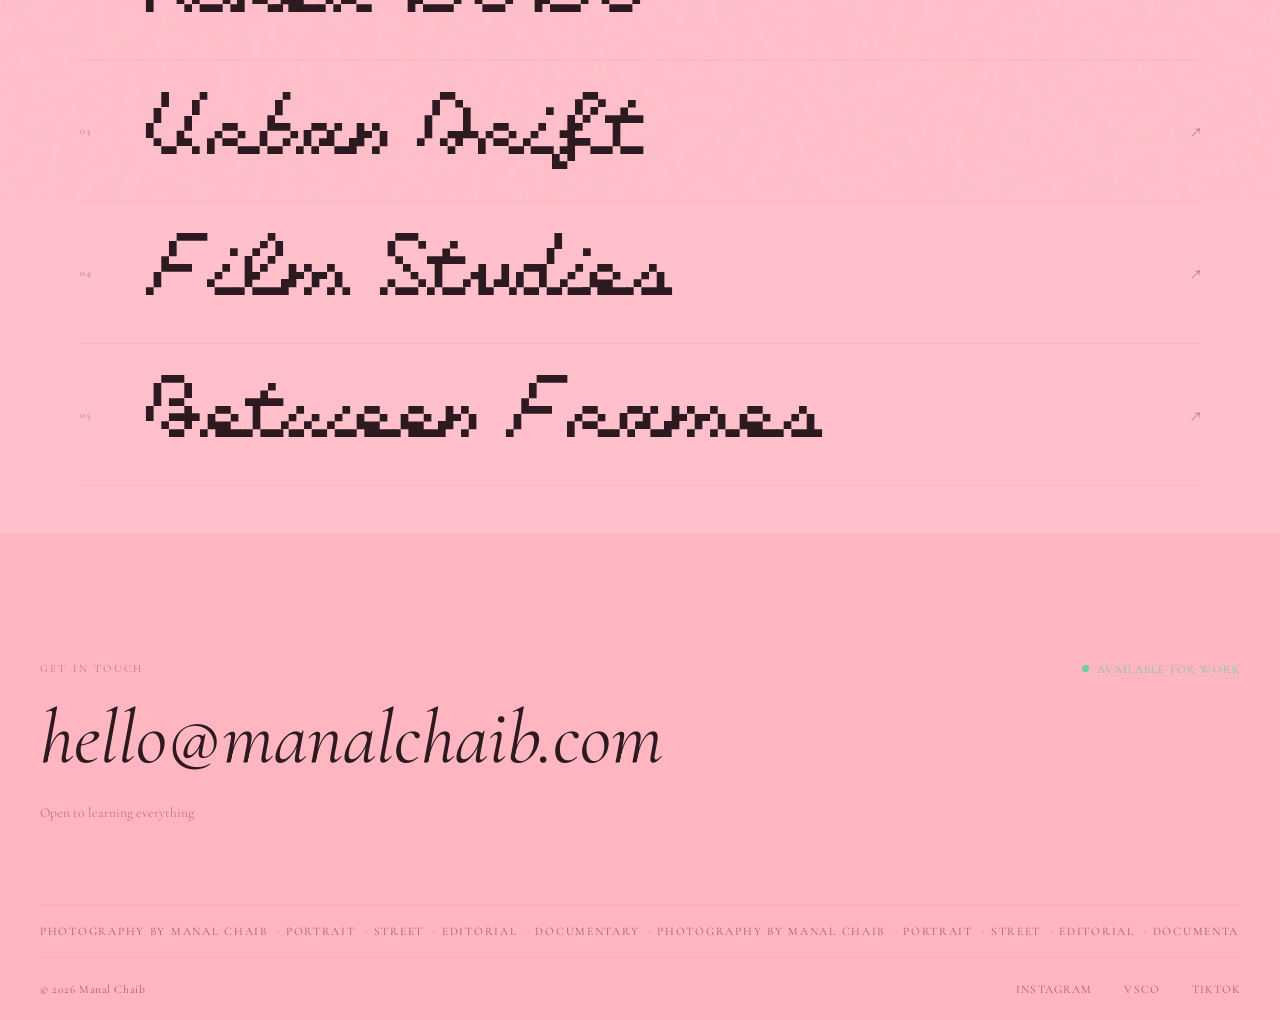
==== commit 11c3bdcb: "centered name" ====
--- a/index.html
+++ b/index.html
@@ -44,12 +44,10 @@
   <!-- ==================== HERO ==================== -->
   <section class="hero" id="hero">
     <div class="hero-content">
-      <p class="hero-eyebrow reveal">— Selected Works</p>
       <h1 class="hero-title reveal">
         <em>Manal</em><br />Chaib
       </h1>
       <div class="hero-meta reveal">
-        <span>Photography by Manal Chaib</span>
         <a href="gallery.html" class="hero-cta">View Portfolio ↗</a>
       </div>
     </div>
--- a/styles.css
+++ b/styles.css
@@ -64,7 +64,7 @@
 
   --font-display: 'Phosphene', 'Cormorant Garamond', 'Georgia', serif;
   --font-serif: 'Cormorant Garamond', 'Georgia', serif;
-  --font-sans: 'Outfit', -apple-system, sans-serif;
+  --font-sans: 'Cormorant Garamond', 'Georgia', serif;
 
   --ease: cubic-bezier(0.25, 0.46, 0.45, 0.94);
   --ease-out: cubic-bezier(0.16, 1, 0.3, 1);
@@ -382,6 +382,7 @@
   letter-spacing: -0.02em;
   color: var(--text);
   margin-bottom: 2rem;
+  text-align: center;
 }
 
 .hero-title em {
@@ -683,7 +684,7 @@
 .filmstrip-track {
   display: flex;
   gap: 1rem;
-  animation: filmstrip-scroll 30s linear infinite;
+  animation: filmstrip-scroll 60s linear infinite;
   width: max-content;
 }
 
@@ -702,10 +703,10 @@
 }
 
 .film-frame {
-  width: 260px;
-  height: 180px;
+  width: 320px;
+  height: 220px;
   flex-shrink: 0;
-  transition: transform 0.3s var(--ease), filter 0.3s;
+  transition: transform 0.3s var(--ease), filter 0.3s, box-shadow 0.3s var(--ease);
   filter: grayscale(20%) sepia(10%);
   cursor: pointer;
 }
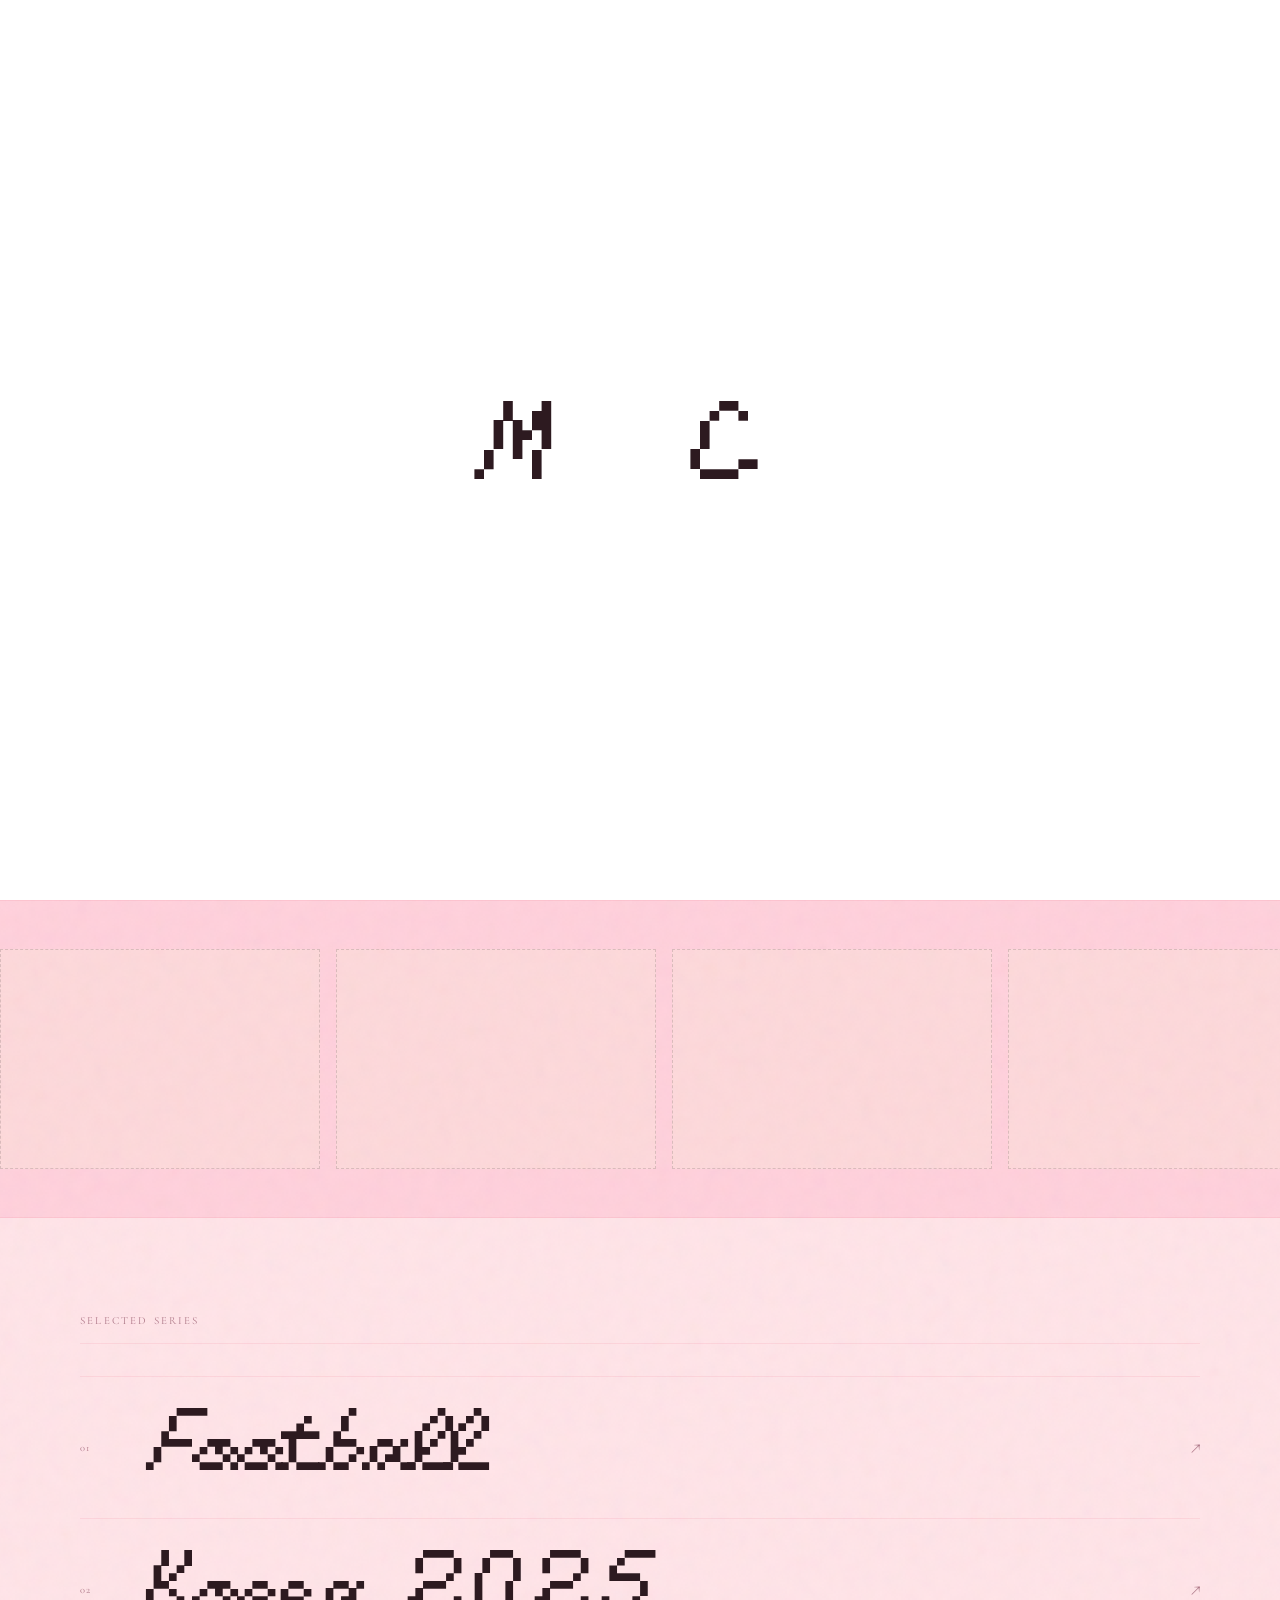
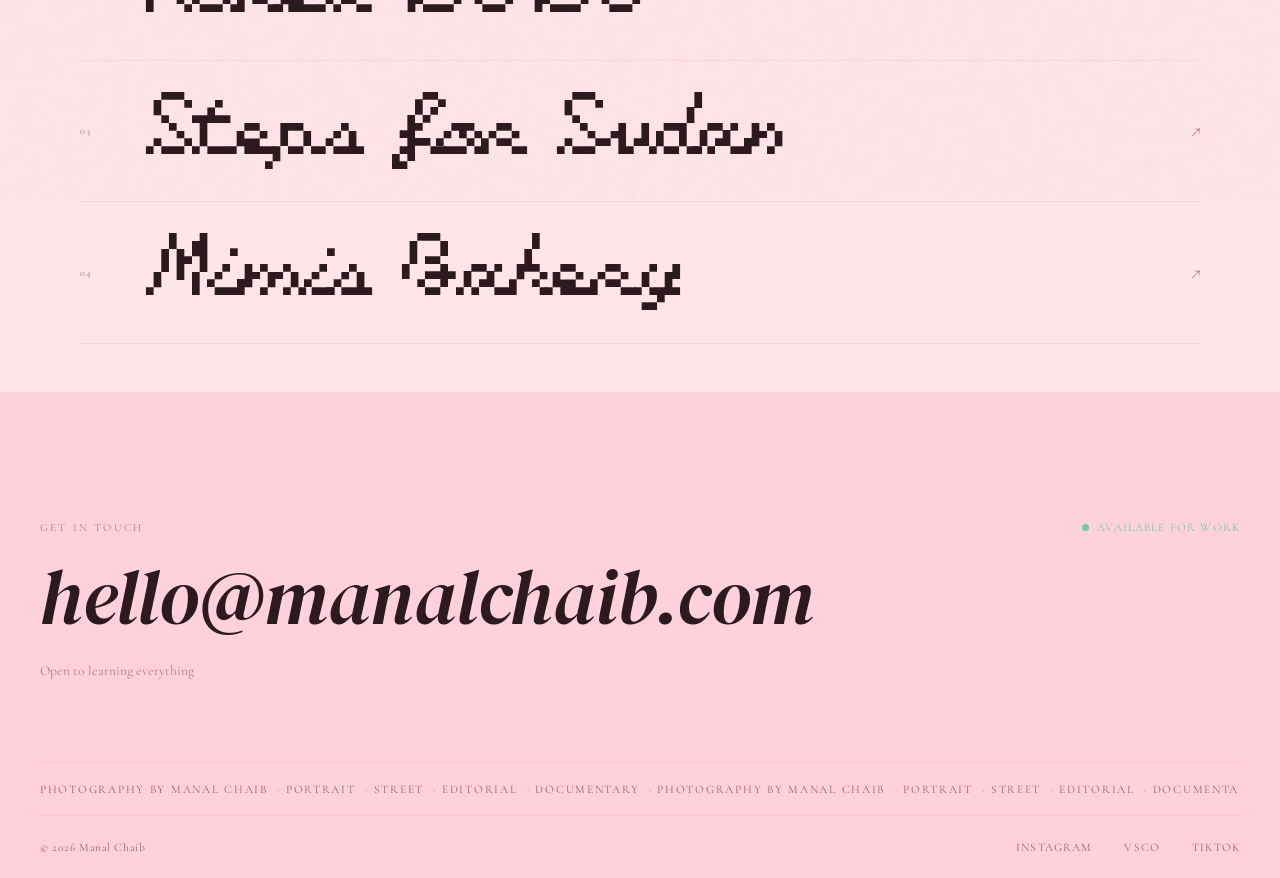
==== commit 118a36b8: "style edits" ====
--- a/index.html
+++ b/index.html
@@ -107,7 +107,7 @@
       <li class="project-item reveal-item">
         <a href="gallery.html" class="project-link">
           <span class="project-num">03</span>
-          <span class="project-title">Urban Drift</span>
+          <span class="project-title">Steps for Sudan</span>
           <span class="project-meta">Street · 2024</span>
           <span class="project-arrow">↗</span>
         </a>
@@ -118,19 +118,8 @@
       <li class="project-item reveal-item">
         <a href="gallery.html" class="project-link">
           <span class="project-num">04</span>
-          <span class="project-title">Film Studies</span>
+          <span class="project-title">Mimis Bakery</span>
           <span class="project-meta">Editorial · 2024</span>
-          <span class="project-arrow">↗</span>
-        </a>
-        <div class="project-preview">
-          <div class="project-preview-img img-placeholder"></div>
-        </div>
-      </li>
-      <li class="project-item reveal-item">
-        <a href="gallery.html" class="project-link">
-          <span class="project-num">05</span>
-          <span class="project-title">Between Frames</span>
-          <span class="project-meta">Documentary · 2024</span>
           <span class="project-arrow">↗</span>
         </a>
         <div class="project-preview">
--- a/styles.css
+++ b/styles.css
@@ -34,10 +34,10 @@
 
 :root {
   /* ── Baby Pink / White palette ── */
-  --bg: #ffc0cb;
-  /* baby pink */
-  --surface: #ffb6c1;
-  /* slightly darker baby pink surface */
+  --bg: #ffe4e8;
+  /* light baby pink */
+  --surface: #ffd1dc;
+  /* shaded baby pink surface */
   --surface-light: #ffffff;
   /* pure white */
   --surface-dark: #f2c4d0;
@@ -62,7 +62,7 @@
   --border: rgba(232, 99, 126, 0.12);
   --border-dark: rgba(232, 99, 126, 0.2);
 
-  --font-display: 'Phosphene', 'Cormorant Garamond', 'Georgia', serif;
+  --font-display: 'DM Serif Display', 'Phosphene', 'Cormorant Garamond', 'Georgia', serif;
   --font-serif: 'Cormorant Garamond', 'Georgia', serif;
   --font-sans: 'Cormorant Garamond', 'Georgia', serif;
 
@@ -684,7 +684,7 @@
 .filmstrip-track {
   display: flex;
   gap: 1rem;
-  animation: filmstrip-scroll 60s linear infinite;
+  animation: filmstrip-scroll 120s linear infinite;
   width: max-content;
 }
 
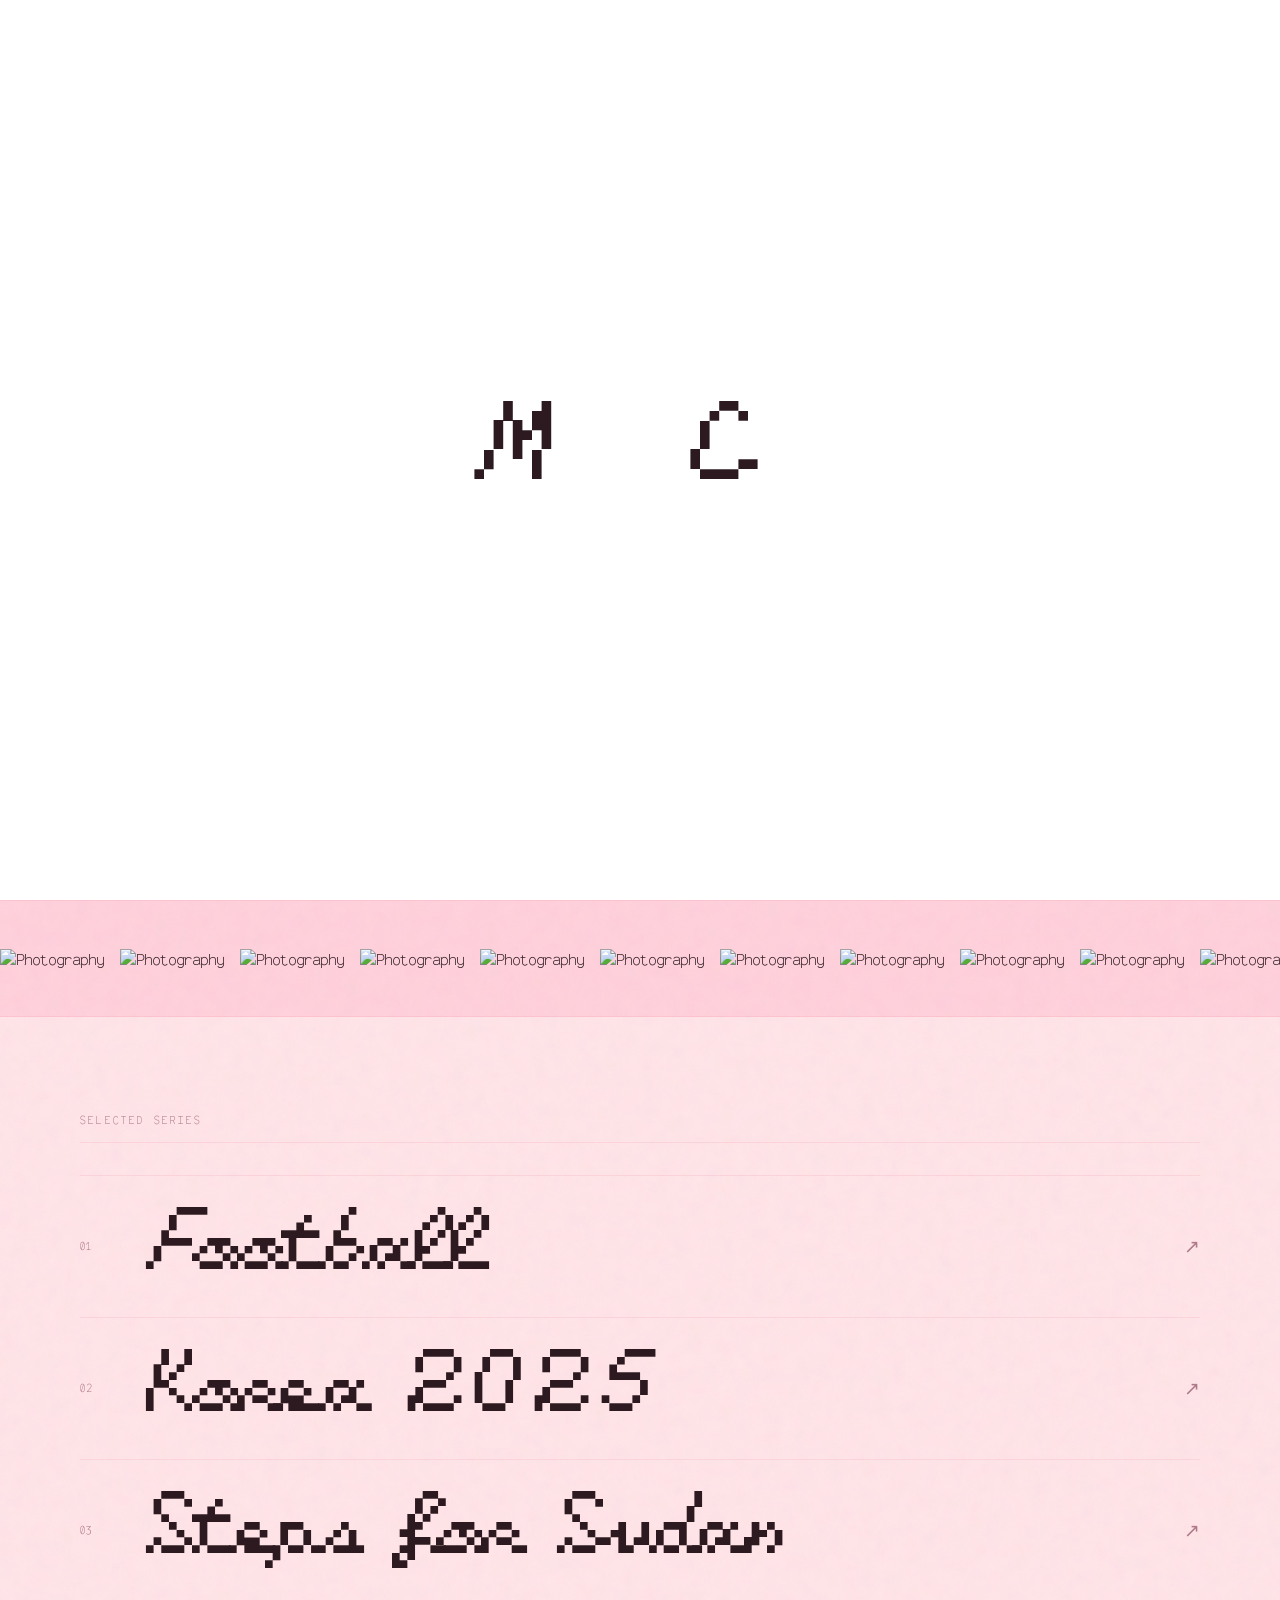
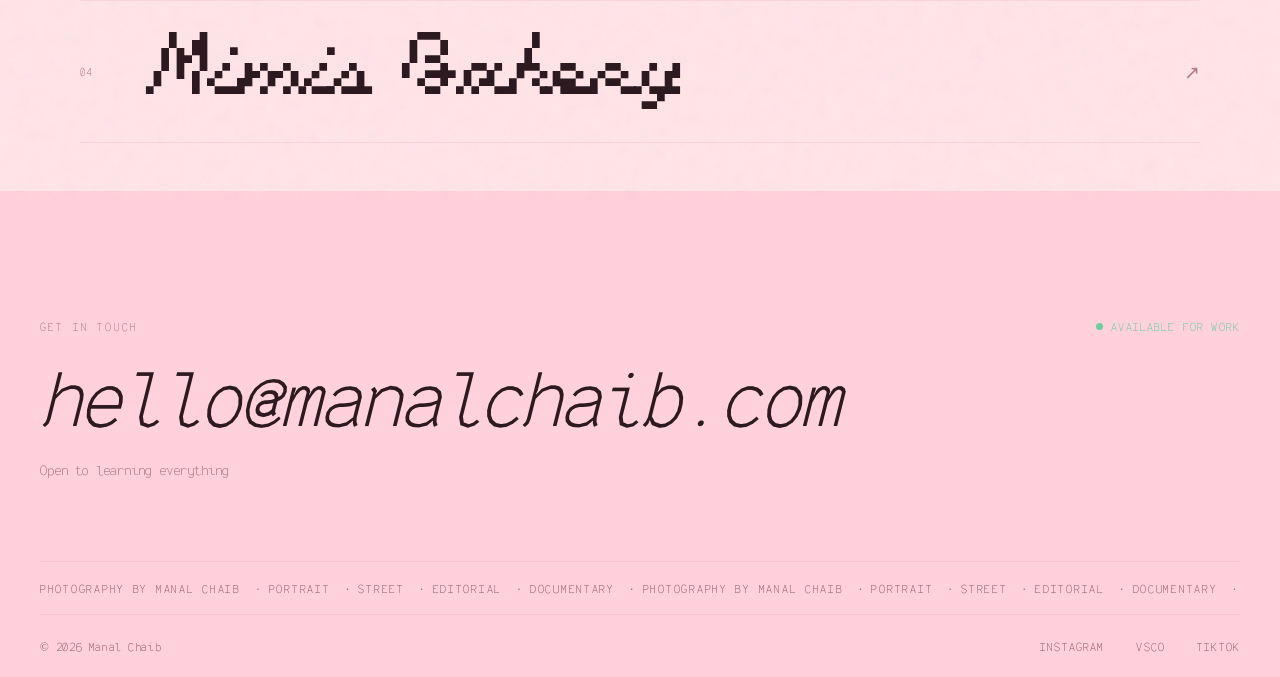
==== commit 755a9373: "Update index.html" ====
--- a/index.html
+++ b/index.html
@@ -59,20 +59,20 @@
 
   <!-- ==================== FILMSTRIP ==================== -->
   <section class="filmstrip-section">
-    <div class="filmstrip-track" id="filmstrip">
-      <div class="film-frame img-placeholder"><span>01</span></div>
-      <div class="film-frame img-placeholder"><span>02</span></div>
-      <div class="film-frame img-placeholder"><span>03</span></div>
-      <div class="film-frame img-placeholder"><span>04</span></div>
-      <div class="film-frame img-placeholder"><span>05</span></div>
-      <div class="film-frame img-placeholder"><span>06</span></div>
-      <div class="film-frame img-placeholder"><span>07</span></div>
-      <div class="film-frame img-placeholder"><span>08</span></div>
+      <div class="filmstrip-track" id="filmstrip">
+      <img src="DSCF4329.jpg" alt="Photography" style="width: 100%; height: 100%; object-fit: cover;">
+      <img src="DSCF1935.jpg" alt="Photography" style="width: 100%; height: 100%; object-fit: cover;">
+      <img src="DSCF1254.jpg" alt="Photography" style="width: 100%; height: 100%; object-fit: cover;">
+      <img src="DSCF4303.jpg" alt="Photography" style="width: 100%; height: 100%; object-fit: cover;">
+      <img src="DSCF4240.jpg" alt="Photography" style="width: 100%; height: 100%; object-fit: cover;">
+      <img src="DSCF1199.jpg" alt="Photography" style="width: 100%; height: 100%; object-fit: cover;">
+      <img src="DSCF1095.jpg" alt="Photography" style="width: 100%; height: 100%; object-fit: cover;">
+      <img src="DSCF1105.jpg" alt="Photography" style="width: 100%; height: 100%; object-fit: cover;">
       <!-- Duplicated for infinite scroll -->
-      <div class="film-frame img-placeholder"><span>01</span></div>
-      <div class="film-frame img-placeholder"><span>02</span></div>
-      <div class="film-frame img-placeholder"><span>03</span></div>
-      <div class="film-frame img-placeholder"><span>04</span></div>
+      <img src="DSCF4329.jpg" alt="Photography" style="width: 100%; height: 100%; object-fit: cover;">
+      <img src="DSCF1935.jpg" alt="Photography" style="width: 100%; height: 100%; object-fit: cover;">
+      <img src="DSCF1254.jpg" alt="Photography" style="width: 100%; height: 100%; object-fit: cover;">
+      <img src="DSCF4303.jpg" alt="Photography" style="width: 100%; height: 100%; object-fit: cover;">
     </div>
   </section>
 
--- a/styles.css
+++ b/styles.css
@@ -32,6 +32,14 @@
   font-display: swap;
 }
 
+@font-face {
+  font-family: 'Monosnapit';
+  src: url('fonts/monosnapit.woff') format('woff');
+  font-weight: normal;
+  font-style: normal;
+  font-display: swap;
+}
+
 :root {
   /* ── Baby Pink / White palette ── */
   --bg: #ffe4e8;
@@ -62,9 +70,9 @@
   --border: rgba(232, 99, 126, 0.12);
   --border-dark: rgba(232, 99, 126, 0.2);
 
-  --font-display: 'DM Serif Display', 'Phosphene', 'Cormorant Garamond', 'Georgia', serif;
-  --font-serif: 'Cormorant Garamond', 'Georgia', serif;
-  --font-sans: 'Cormorant Garamond', 'Georgia', serif;
+  --font-display: 'Phosphene', 'Monosnapit', 'Georgia', serif;
+  --font-serif: 'Monosnapit', 'Georgia', serif;
+  --font-sans: 'Monosnapit', 'Georgia', serif;
 
   --ease: cubic-bezier(0.25, 0.46, 0.45, 0.94);
   --ease-out: cubic-bezier(0.16, 1, 0.3, 1);
@@ -383,6 +391,43 @@
   color: var(--text);
   margin-bottom: 2rem;
   text-align: center;
+  position: relative;
+  transition: transform 0.5s var(--ease);
+}
+
+h1.hero-title.visible:hover,
+.hero-title:hover {
+  transform: scale(1.08) !important;
+}
+
+.hero-title::before {
+  content: '♥';
+  position: absolute;
+  top: 50%; 
+  left: 50%;
+  font-size: 1.5rem;
+  color: transparent;
+  opacity: 0;
+  pointer-events: none;
+  transform: translate(-50%, -50%);
+  z-index: -1;
+  text-shadow: 
+    -120px -80px 0 var(--accent-light),
+    100px -60px 0 var(--accent),
+    -80px 70px 0 var(--accent-dark),
+    130px 90px 0 var(--accent-light),
+    -150px 20px 0 var(--accent),
+    140px 10px 0 var(--accent-dark);
+}
+
+.hero-title:hover::before {
+  animation: heartBurst 2s ease-out infinite;
+}
+
+@keyframes heartBurst {
+  0% { opacity: 0; transform: translate(-50%, -50%) scale(0.5); }
+  20% { opacity: 1; transform: translate(-50%, -50%) scale(1.1); }
+  100% { opacity: 0; transform: translate(-50%, -50%) scale(1.6) rotate(15deg); }
 }
 
 .hero-title em {
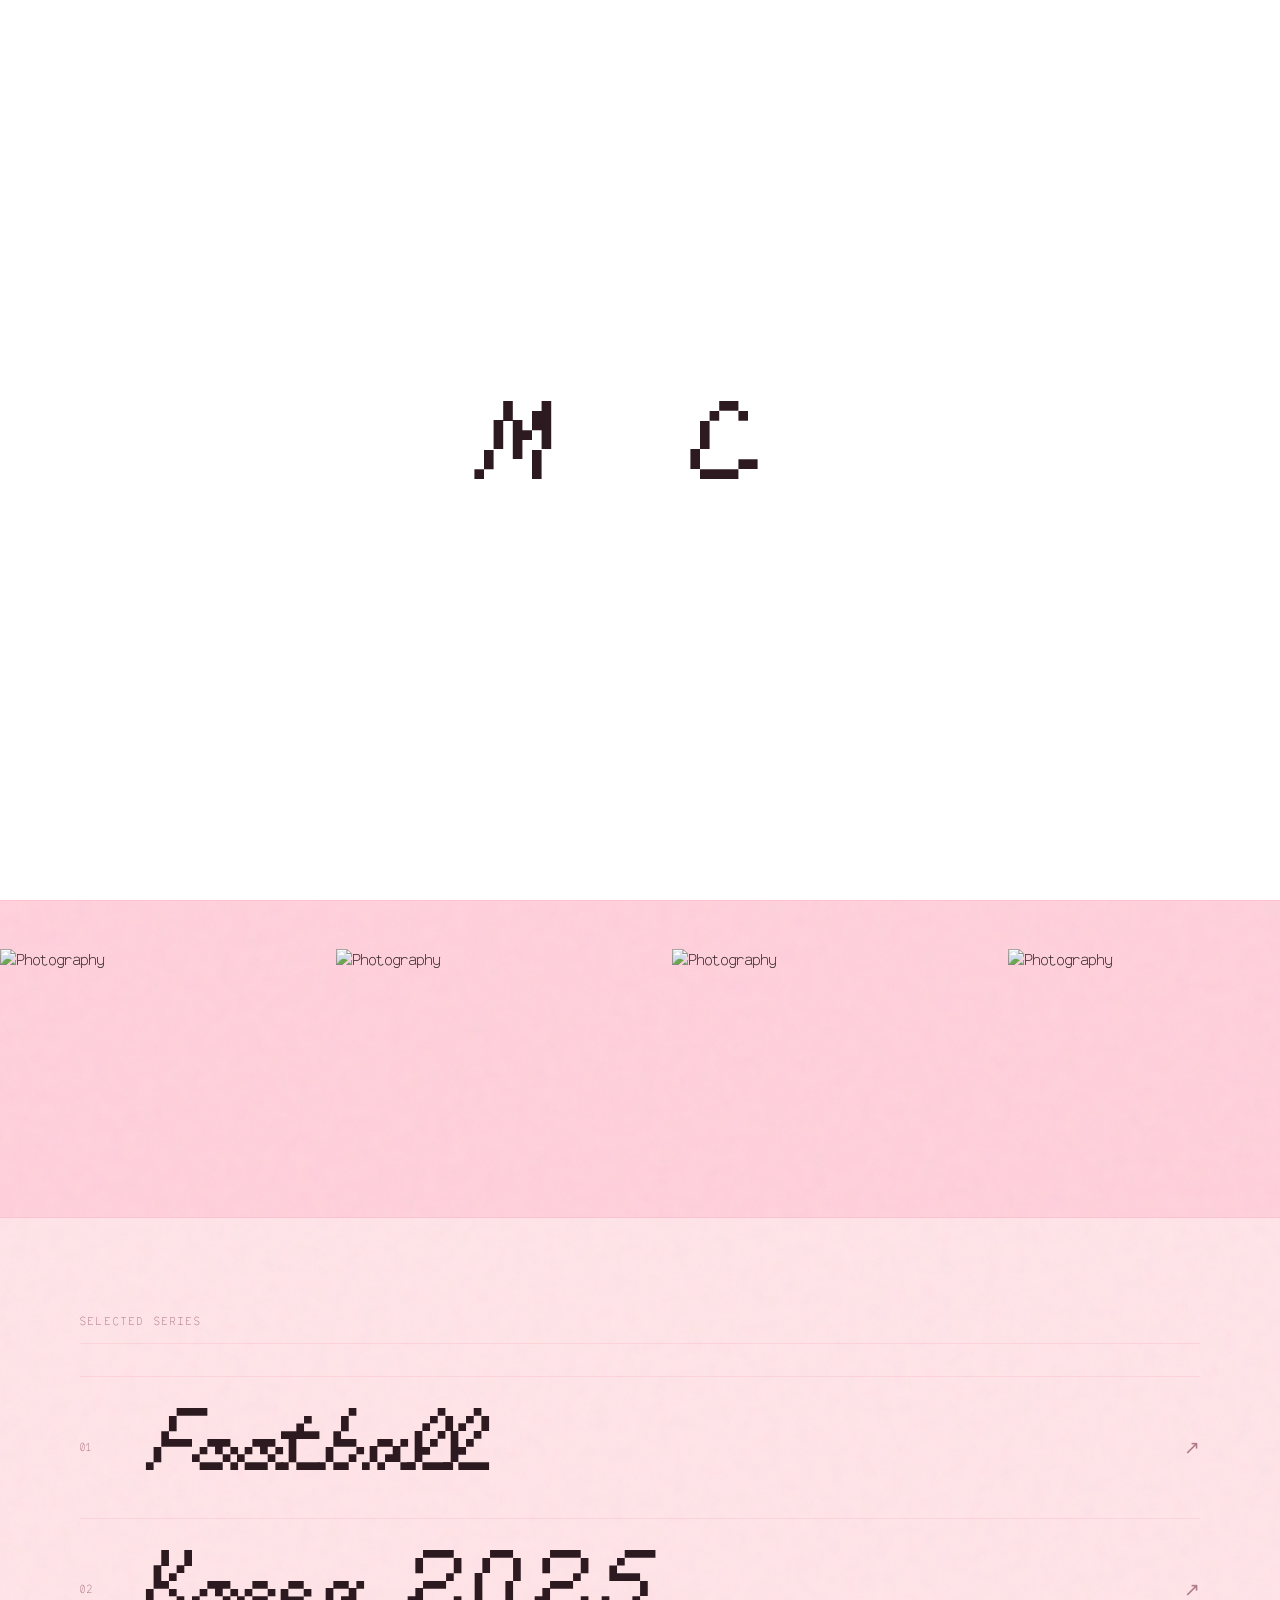
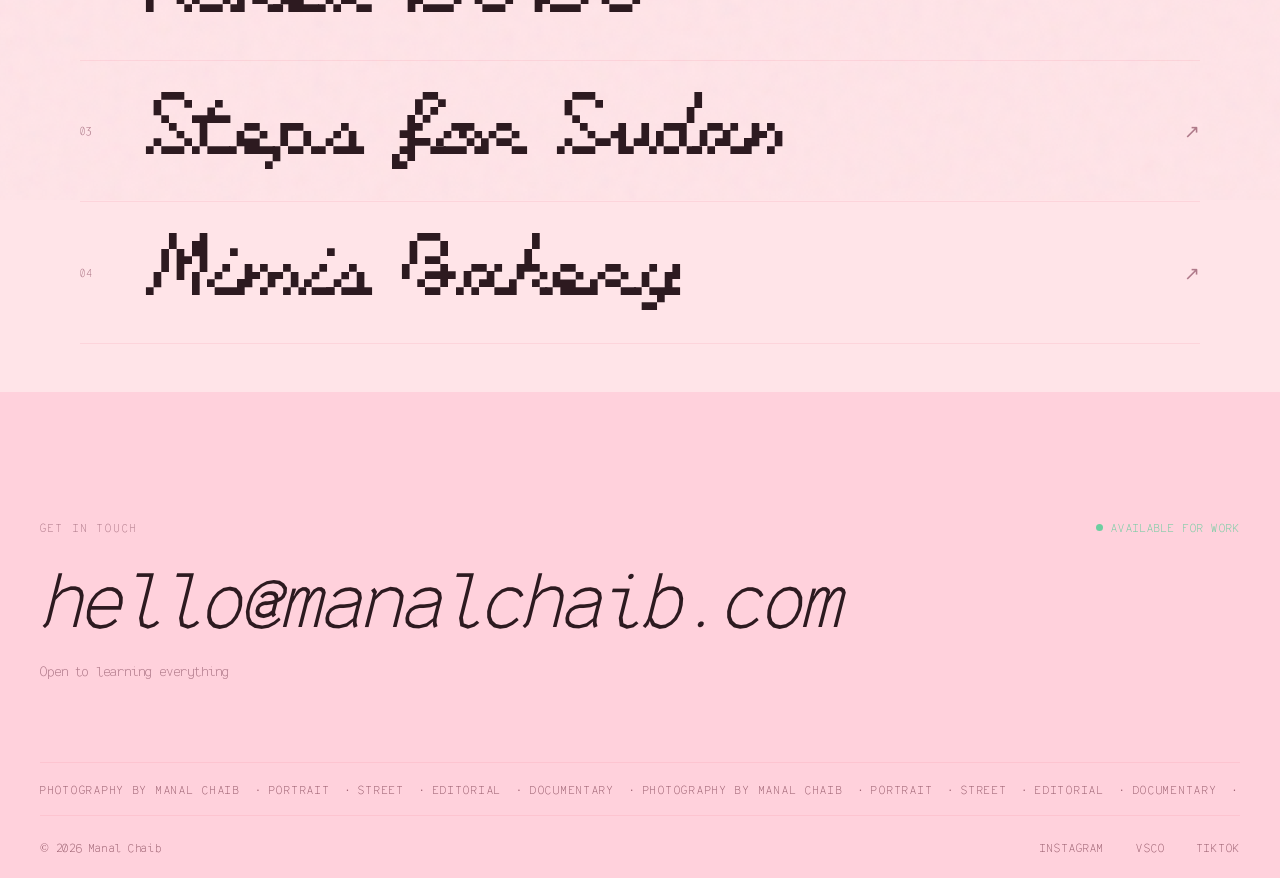
==== commit f83a346f: "pls" ====
--- a/index.html
+++ b/index.html
@@ -60,19 +60,19 @@
   <!-- ==================== FILMSTRIP ==================== -->
   <section class="filmstrip-section">
       <div class="filmstrip-track" id="filmstrip">
-      <img src="DSCF4329.jpg" alt="Photography" style="width: 100%; height: 100%; object-fit: cover;">
-      <img src="DSCF1935.jpg" alt="Photography" style="width: 100%; height: 100%; object-fit: cover;">
-      <img src="DSCF1254.jpg" alt="Photography" style="width: 100%; height: 100%; object-fit: cover;">
-      <img src="DSCF4303.jpg" alt="Photography" style="width: 100%; height: 100%; object-fit: cover;">
-      <img src="DSCF4240.jpg" alt="Photography" style="width: 100%; height: 100%; object-fit: cover;">
-      <img src="DSCF1199.jpg" alt="Photography" style="width: 100%; height: 100%; object-fit: cover;">
-      <img src="DSCF1095.jpg" alt="Photography" style="width: 100%; height: 100%; object-fit: cover;">
-      <img src="DSCF1105.jpg" alt="Photography" style="width: 100%; height: 100%; object-fit: cover;">
+      <div class="film-frame"><img src="images/DSCF4329.JPG" alt="Photography" style="width: 100%; height: 100%; object-fit: cover;"></div>
+      <div class="film-frame"><img src="images/DSCF1935.jpg" alt="Photography" style="width: 100%; height: 100%; object-fit: cover;"></div>
+      <div class="film-frame"><img src="images/DSCF1254.jpeg" alt="Photography" style="width: 100%; height: 100%; object-fit: cover;"></div>
+      <div class="film-frame"><img src="images/DSCF4303.JPG" alt="Photography" style="width: 100%; height: 100%; object-fit: cover;"></div>
+      <div class="film-frame"><img src="images/DSCF4240.JPG" alt="Photography" style="width: 100%; height: 100%; object-fit: cover;"></div>
+      <div class="film-frame"><img src="images/DSCF1199.jpeg" alt="Photography" style="width: 100%; height: 100%; object-fit: cover;"></div>
+      <div class="film-frame"><img src="images/DSCF1095.jpeg" alt="Photography" style="width: 100%; height: 100%; object-fit: cover;"></div>
+      <div class="film-frame"><img src="images/DSCF1105.jpeg" alt="Photography" style="width: 100%; height: 100%; object-fit: cover;"></div>
       <!-- Duplicated for infinite scroll -->
-      <img src="DSCF4329.jpg" alt="Photography" style="width: 100%; height: 100%; object-fit: cover;">
-      <img src="DSCF1935.jpg" alt="Photography" style="width: 100%; height: 100%; object-fit: cover;">
-      <img src="DSCF1254.jpg" alt="Photography" style="width: 100%; height: 100%; object-fit: cover;">
-      <img src="DSCF4303.jpg" alt="Photography" style="width: 100%; height: 100%; object-fit: cover;">
+      <div class="film-frame"><img src="images/DSCF4329.JPG" alt="Photography" style="width: 100%; height: 100%; object-fit: cover;"></div>
+      <div class="film-frame"><img src="images/DSCF1935.jpg" alt="Photography" style="width: 100%; height: 100%; object-fit: cover;"></div>
+      <div class="film-frame"><img src="images/DSCF1254.jpeg" alt="Photography" style="width: 100%; height: 100%; object-fit: cover;"></div>
+      <div class="film-frame"><img src="images/DSCF4303.JPG" alt="Photography" style="width: 100%; height: 100%; object-fit: cover;"></div>
     </div>
   </section>
 
